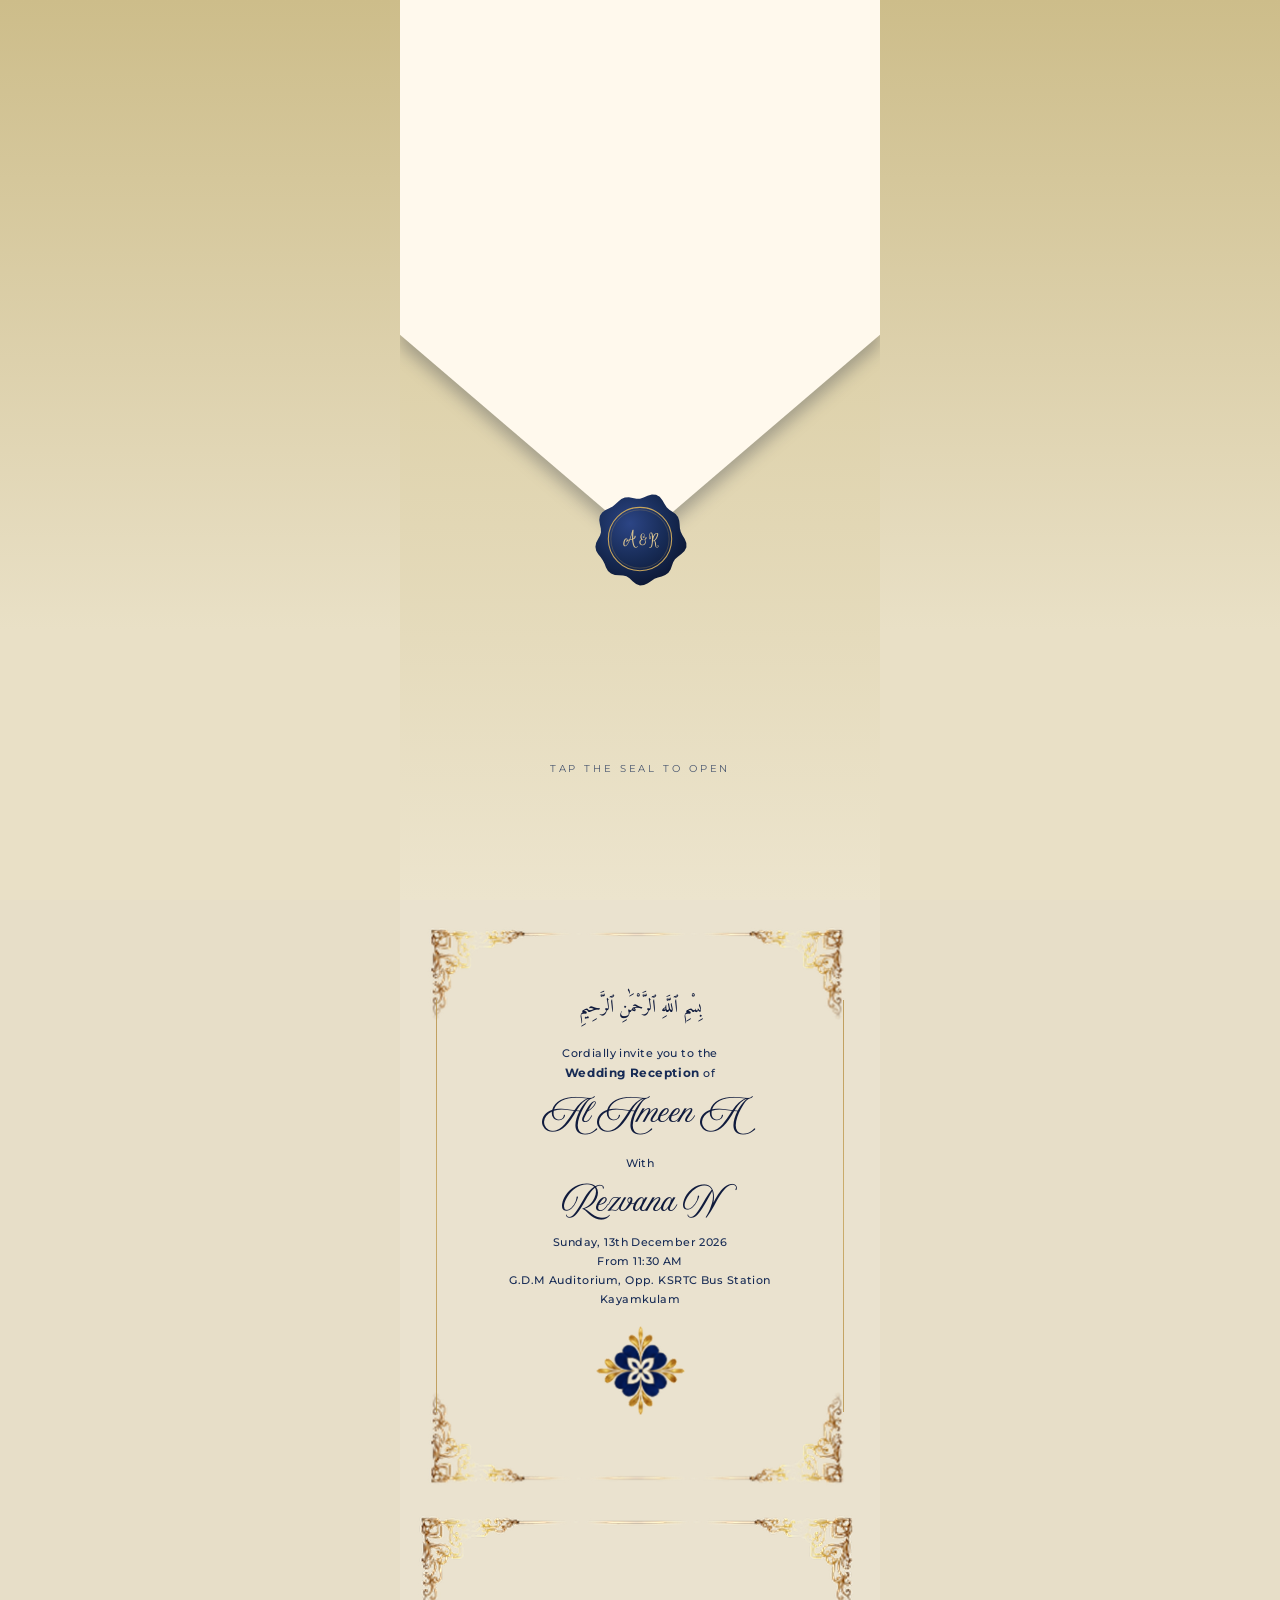
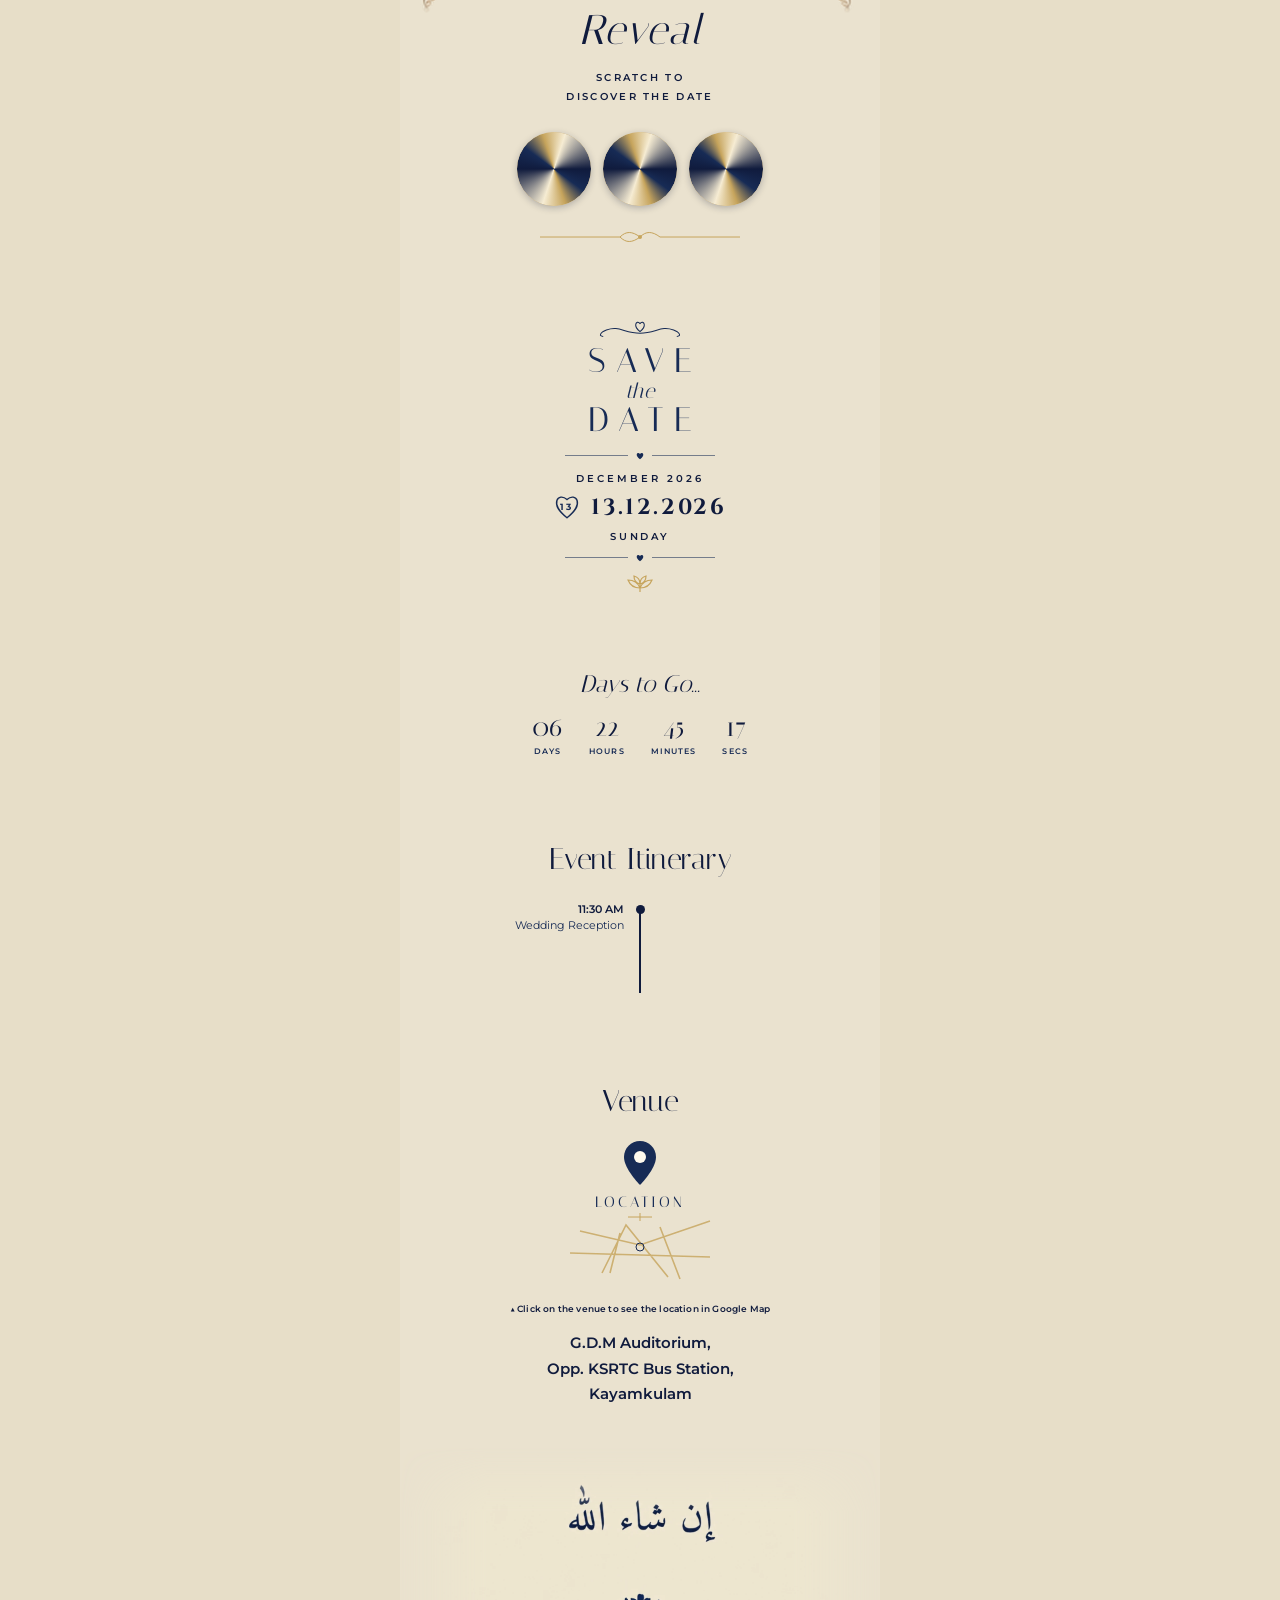
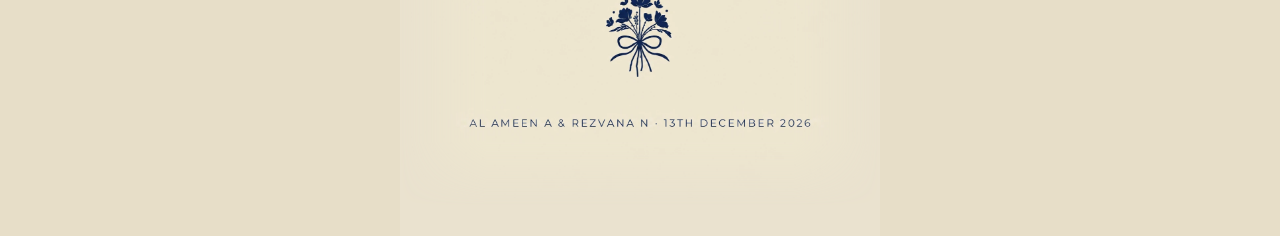
==== index.html @ 1d18a4c4 "hgds" ====
<!DOCTYPE html>
<html lang="en">
<head>
<meta charset="utf-8">
<meta name="viewport" content="width=device-width, initial-scale=1, viewport-fit=cover">
<title>Al Ameen A &amp; Rezvana N · Wedding Reception</title>

<!-- Open Graph / Facebook / WhatsApp -->
<meta property="og:type" content="website">
<meta property="og:url" content="https://al-ameen-rezvana.vercel.app/">
<meta property="og:title" content="Al Ameen A &amp; Rezvana N · Wedding Reception">
<meta property="og:description" content="Join us as we celebrate the Wedding Reception of Al Ameen A and Rezvana N on 13th December 2026 at G.D.M Auditorium, Kayamkulam.">
<meta property="og:image" content="https://al-ameen-rezvana.vercel.app/assets/og.jpg">
<meta property="og:image:width" content="1200">
<meta property="og:image:height" content="630">

<!-- Twitter -->
<meta property="twitter:card" content="summary_large_image">
<meta property="twitter:url" content="https://al-ameen-rezvana.vercel.app/">
<meta property="twitter:title" content="Al Ameen A &amp; Rezvana N · Wedding Reception">
<meta property="twitter:description" content="Join us as we celebrate the Wedding Reception of Al Ameen A and Rezvana N on 13th December 2026 at G.D.M Auditorium, Kayamkulam.">
<meta property="twitter:image" content="https://al-ameen-rezvana.vercel.app/assets/og.jpg">
<link rel="preconnect" href="https://fonts.googleapis.com">
<link rel="preconnect" href="https://fonts.gstatic.com" crossorigin>
<link href="https://fonts.googleapis.com/css2?family=Cinzel:wght@600;700&family=Italiana&family=Parisienne&family=Montserrat:wght@400;500;600;700&family=Amiri:wght@400;700&display=swap" rel="stylesheet">
<link rel="stylesheet" href="style.css">
</head>
<body class="lock">

<!-- BACKGROUND AUDIO -->
<audio id="bgAudio" autoplay loop>
  <source src="assets/invitation.mp3" type="audio/mp3">
  Your browser does not support the audio element.
</audio>

<!-- ENVELOPE -->
<div id="env"><div class="in">
  <div class="flapwrap"><div class="flap"></div></div>
  <button class="seal" id="seal" aria-label="Open the invitation">
    <svg viewBox="0 0 120 120"><defs><radialGradient id="wx" cx="38%" cy="32%" r="75%"><stop offset="0" stop-color="#2C4585"/><stop offset=".55" stop-color="#172B55"/><stop offset="1" stop-color="#0B1530"/></radialGradient></defs>
    <path id="wp" fill="url(#wx)" d=""/><circle cx="60" cy="60" r="38" fill="none" stroke="#C6A45C" stroke-width="1.3"/><circle cx="60" cy="60" r="35" fill="none" stroke="#C6A45C" stroke-opacity=".5" stroke-width=".6"/>
    <text x="60" y="68" text-anchor="middle" font-family="Angelina, serif" font-size="15" fill="#DCC58F" dominant-baseline="middle"><tspan>A</tspan><tspan dx="3">&amp;</tspan><tspan dx="3" font-size="13">R</tspan></text></svg>
  </button>
  <div class="hint">TAP THE SEAL TO OPEN</div>
</div></div>

<main class="page" id="pg">

<!-- 1 COVER -->
<section class="cover" aria-label="Invitation">
  <!-- <div class="cover-verse" style="top:19%">
    <div class="cv-ar">وَخَلَقْنَاكُمْ أَزْوَاجًا</div>
    <div class="cv-en">“And We created you in pairs”</div>
  </div> -->
  <!-- <div class="cover-invite" style="top:25.5%">TOGETHER WITH THEIR FAMILIES</div> -->
  <div class="names" style="top:31.5%">Al Ameen A</div>
  <div class="heart" style="top:36.5%"><i></i><svg viewBox="0 0 24 22"><path d="M12 20.5C-5 8 4-2 12 5c8-7 17 3 0 15.5z" fill="none" stroke="currentColor" stroke-width="1.8"/></svg><i></i></div>
  <div class="names" style="top:44.5%">Rezvana N</div>
  <div class="cover-floral" style="top:51.5%">
    <svg viewBox="0 0 260 40" class="floral-svg" aria-hidden="true">
      <defs>
        <linearGradient id="flr-line-l" x1="0%" y1="0%" x2="100%" y2="0%">
          <stop offset="0%" stop-color="#C6A45C" stop-opacity="0"/>
          <stop offset="50%" stop-color="#C6A45C" stop-opacity="0.8"/>
          <stop offset="100%" stop-color="#B8924A"/>
        </linearGradient>
        <linearGradient id="flr-line-r" x1="0%" y1="0%" x2="100%" y2="0%">
          <stop offset="0%" stop-color="#B8924A"/>
          <stop offset="50%" stop-color="#C6A45C" stop-opacity="0.8"/>
          <stop offset="100%" stop-color="#C6A45C" stop-opacity="0"/>
        </linearGradient>
        <linearGradient id="flr-gold" x1="0%" y1="0%" x2="100%" y2="100%">
          <stop offset="0%" stop-color="#DFC896"/>
          <stop offset="45%" stop-color="#C6A45C"/>
          <stop offset="100%" stop-color="#9C7F3E"/>
        </linearGradient>
      </defs>
      <line x1="15" y1="20" x2="96" y2="20" stroke="url(#flr-line-l)" stroke-width="0.9" stroke-linecap="round"/>
      <line x1="164" y1="20" x2="245" y2="20" stroke="url(#flr-line-r)" stroke-width="0.9" stroke-linecap="round"/>
      <path d="M 96 20 C 101 20, 104 18, 106 15 C 107 13.5, 106 12, 103.5 13" fill="none" stroke="#C6A45C" stroke-width="0.9" stroke-linecap="round"/>
      <circle cx="100" cy="24" r="1.4" fill="#C6A45C"/>
      <path d="M 164 20 C 159 20, 156 18, 154 15 C 153 13.5, 154 12, 156.5 13" fill="none" stroke="#C6A45C" stroke-width="0.9" stroke-linecap="round"/>
      <circle cx="160" cy="24" r="1.4" fill="#C6A45C"/>
      <path d="M 130 5 C 132.5 11, 133 18, 130 26 C 127 18, 127.5 11, 130 5 Z" fill="url(#flr-gold)"/>
      <line x1="130" y1="6" x2="130" y2="25" stroke="#9C7F3E" stroke-width="0.4" opacity="0.6"/>
      <path d="M 112 14.5 C 117 14, 124 17.5, 130 26 C 123.5 24, 116.5 21, 112 14.5 Z" fill="url(#flr-gold)"/>
      <path d="M 113 15 Q 121.5 20 130 26" fill="none" stroke="#9C7F3E" stroke-width="0.4" opacity="0.6"/>
      <path d="M 148 14.5 C 143 14, 136 17.5, 130 26 C 136.5 24, 143.5 21, 148 14.5 Z" fill="url(#flr-gold)"/>
      <path d="M 147 15 Q 138.5 20 130 26" fill="none" stroke="#9C7F3E" stroke-width="0.4" opacity="0.6"/>
      <path d="M 130 28.5 L 131.6 31 L 130 33.5 L 128.4 31 Z" fill="url(#flr-gold)"/>
    </svg>
  </div>
  <div class="cover-event" style="top:58.5%">
    <div class="ce-title">Wedding Reception</div>
    <div class="ce-date">13 Dec '26</div>
  </div>
  <div class="cover-venue" style="top:66.8%">G.D.M AUDITORIUM<br>KAYAMKULAM</div>
  <div class="scroll" style="top:77%"><div class="mouse"></div>SCROLL</div>
</section>

<!-- 2 FAMILY -->
<section style="padding:30px 0 10px">
<div class="fam rv">
  <svg width="0" height="0" style="position:absolute"><defs><linearGradient id="gg" x1="0" y1="0" x2="1" y2="1"><stop offset="0" stop-color="#DCC58F"/><stop offset=".5" stop-color="#C6A45C"/><stop offset="1" stop-color="#9C7F3E"/></linearGradient>
  <symbol id="corner" viewBox="0 0 74 74"><g fill="none" stroke="url(#gg)" stroke-width="1.3" stroke-linecap="round"><path d="M4 4H70M4 4V70M9 9H48M9 9V48"/><path d="M12 12c14 0 22 6 22 18-9-2-14 2-14 10-8-2-12 4-12 14"/><path d="M12 12c0 14 6 22 18 22-2-9 2-14 10-14-2-8 4-12 14-12"/><path d="M22 22c6 0 8 4 6 8M30 14c4 2 6 6 4 10M14 30c2 4 6 6 10 4"/></g><circle cx="12" cy="12" r="3" fill="url(#gg)"/></symbol></defs></svg>
  <img class="orn-t" src="assets/ornament-top.png" alt="" aria-hidden="true"><img class="orn-b" src="assets/ornament-top.png" alt="" aria-hidden="true"><i class="sl l"></i><i class="sl r"></i>
  <div class="ar">بِسْمِ ٱللَّهِ ٱلرَّحْمَٰنِ ٱلرَّحِيمِ</div>
  <div class="sp"></div>
  <div class="cap">Cordially invite you to the<br><span class="hl">Wedding Reception</span> of</div>
  <span class="nm">Al Ameen A</span>
  <div class="cap with">With</div>
  <span class="nm">Rezvana N</span>
  <div class="cap">Sunday, 13th December 2026<br>From 11:30 AM<br>G.D.M Auditorium, Opp. KSRTC Bus Station<br>Kayamkulam</div>
  <img class="med" src="assets/flower.png" alt="" aria-hidden="true">
</div>
</section>

<!-- 3 REVEAL -->
<section class="rev">
  <img class="otop" src="assets/ornament-top.png" alt="" aria-hidden="true">
  <div class="script rv">Reveal</div>
  <div class="cap rv d1">Scratch to<br>discover the date</div>
  <div class="discs rv d2" id="discs">
    <div class="disc" tabindex="0" role="button" aria-label="Scratch to reveal the day"><b>13th</b><canvas></canvas></div>
    <div class="disc" tabindex="0" role="button" aria-label="Scratch to reveal the month"><b>December</b><canvas></canvas></div>
    <div class="disc" tabindex="0" role="button" aria-label="Scratch to reveal the year"><b>2026</b><canvas></canvas></div>
  </div>
  <svg class="orn" viewBox="0 0 200 14"><g fill="none" stroke="#C6A45C" stroke-width="1"><path d="M0 7H80M120 7H200"/><path d="M80 7c6-6 12-6 20 0-8 6-14 6-20 0zM100 7c6-6 12-6 20 0"/></g><circle cx="100" cy="7" r="2" fill="#C6A45C"/></svg>
</section>

<!-- 4 SAVE THE DATE -->
<section class="std">
  <svg class="h rv" viewBox="0 0 120 40"><g fill="none" stroke="#172B55" stroke-width="1.3"><path d="M60 22c-9-7-5-15 0-10 5-5 9 3 0 10z"/><path d="M60 24C40 24 34 14 18 20c-8 3-10 8-4 8M60 24c20 0 26-10 42-4 8 3 10 8 4 8"/></g></svg>
  <div class="big rv d1">SAVE</div><div class="the rv d1">the</div><div class="big rv d1">DATE</div>
  <div class="ln rv d2"><svg width="8" height="8" viewBox="0 0 24 22"><path d="M12 21C-6 8 5-3 12 5c7-8 18 3 0 16z" fill="#172B55"/></svg></div>
  <div class="mo rv d2">DECEMBER 2026</div>
  <div class="dt rv d3"><svg viewBox="0 0 26 24"><path d="M13 22C-4 9 5-2 13 5c8-7 17 4 0 17z" fill="none" stroke="#172B55" stroke-width="1.3"/><text x="13" y="14.5" text-anchor="middle" font-size="8.5" font-family="Montserrat,sans-serif" font-weight="700" fill="#172B55">13</text></svg>13.12.2026</div>
  <div class="mo rv d3">SUNDAY</div>
  <div class="ln rv d4"><svg width="8" height="8" viewBox="0 0 24 22"><path d="M12 21C-6 8 5-3 12 5c7-8 18 3 0 16z" fill="#172B55"/></svg></div>
  <svg class="rv d4" width="60" height="20" viewBox="0 0 60 20" fill="none" stroke="#C6A45C" stroke-width="1.2"><path d="M30 18V8M30 14c-6 0-10-3-12-8 6 0 10 3 12 8zM30 14c6 0 10-3 12-8-6 0-10 3-12 8zM30 10c-4-1-6-4-6-8 4 1 6 4 6 8zM30 10c4-1 6-4 6-8-4 1-6 4-6 8z"/></svg>
</section>

<!-- 5 COUNTDOWN -->
<section class="cd">
  <h2 class="rv">Days to Go...</h2>
  <div class="cdr rv d1"><div><span id="cd">00</span><small>DAYS</small></div><div><span id="ch">00</span><small>HOURS</small></div><div><span id="cm">00</span><small>MINUTES</small></div><div><span id="cs">00</span><small>SECS</small></div></div>
</section>

<!-- 6 ITINERARY -->
<section class="it">
  <h2 class="rv">Event Itinerary</h2>
  <div class="tl2 rv d1"><span class="dot"></span><div class="t"><b>11:30 AM</b><span>Wedding Reception</span></div></div>
</section>

<!-- 7 VENUE -->
<section class="ven">
  <h2 class="rv">Venue</h2>
  <a class="loc rv d1" href="https://share.google/RQ0VmLFPa8TZISsYa" target="_blank" rel="noopener" aria-label="Open G.D.M Auditorium, Kayamkulam in Google Maps">
    <svg viewBox="0 0 180 150"><path d="M90 6c-9 0-16 7-16 16 0 12 16 28 16 28s16-16 16-28c0-9-7-16-16-16z" fill="#172B55"/><circle cx="90" cy="22" r="6" fill="#FFF9ED"/>
    <text x="90" y="72" text-anchor="middle" font-family="Italiana,serif" font-size="15" letter-spacing="3" fill="#172B55">LOCATION</text>
    <path d="M78 82h24M90 78v8" stroke="#C6A45C" stroke-width="1"/>
    <g stroke="#C6A45C" stroke-opacity=".8" stroke-width="1.6" fill="none"><path d="M30 96l60 14 70-24M52 138l24-48 42 52M20 118l140 4M110 92l20 52M70 98l-10 40"/></g><circle cx="90" cy="112" r="4" fill="none" stroke="#172B55"/></svg>
  </a>
  <div class="vn rv d2"><a href="https://share.google/RQ0VmLFPa8TZISsYa" target="_blank" rel="noopener">▲ Click on the venue to see the location in Google Map</a><p>G.D.M Auditorium,<br>Opp. KSRTC Bus Station,<br>Kayamkulam</p></div>
</section>

<!-- 8 CLOSING -->
<section class="fin">
  <img class="rv" alt="In shaa Allah — Al Ameen A &amp; Rezvana N · 13th December 2026" src="assets/footer.webp">
</section>

</main>

<script src="script.js"></script>
</body>
</html>
---- style.css ----
:root {
    --navy: #101B3D;
    --royal: #172B55;
    --mid: #0B1530;
    --gold: #C6A45C;
    --champ: #DCC58F;
    --ivory: #FFF9ED;
    --paper: #EAE2CF;
    --backdrop: #E7DEC8;
    box-sizing: border-box;
    padding-top: env(safe-area-inset-top, 0px);
    padding-bottom: env(safe-area-inset-bottom, 0px)
}

@media (prefers-color-scheme:dark) {
    :root:not([data-theme="light"]) {
        --backdrop: #0B1530
    }
}

:root[data-theme="dark"] {
    --backdrop: #0B1530
}

html {
    scroll-padding-top: env(safe-area-inset-top, 0px);
    scroll-behavior: smooth
}

* {
    box-sizing: border-box;
    margin: 0
}

body {
    background: var(--backdrop);
    font-family: Montserrat, sans-serif;
    color: var(--navy);
    overflow-x: hidden
}

body.lock {
    overflow: hidden;
    height: 100%
}

.page {
    max-width: 480px;
    margin: 0 auto;
    background: var(--paper);
    position: relative;
    overflow: hidden
}

.cap {
    font-size: .62rem;
    letter-spacing: .2em;
    text-transform: uppercase;
    line-height: 2;
    font-weight: 500
}

h2 {
    font-family: Italiana, serif;
    font-weight: 400;
    font-size: 1.9rem;
    color: var(--navy);
    text-align: center
}

.rv {
    opacity: 0;
    transform: translateY(28px);
    transition: opacity 1s ease, transform 1s ease
}

.rv.in {
    opacity: 1;
    transform: none
}

.d1 {
    transition-delay: .15s
}

.d2 {
    transition-delay: .3s
}

.d3 {
    transition-delay: .45s
}

.d4 {
    transition-delay: .6s
}

/* ENVELOPE */
#env {
    position: fixed;
    inset: 0;
    z-index: 50;
    background: linear-gradient(#cdbd8a, #e9e0c6 70%);
    display: flex;
    justify-content: center;
    transition: transform 1.2s cubic-bezier(.7, 0, .3, 1) .9s, opacity .8s ease 1.3s
}

#env.open {
    transform: translateY(105%);
    opacity: 0;
    pointer-events: none
}

#env .in {
    position: relative;
    width: 100%;
    max-width: 480px;
    height: 100%;
    overflow: hidden;
    background: linear-gradient(#d4c593, #ece4cd)
}

.flap {
    position: absolute;
    left: 0;
    right: 0;
    top: 0;
    height: 60%;
    background: var(--ivory);
    clip-path: polygon(0 0, 100% 0, 100% 62%, 50% 100%, 0 62%);
    filter: drop-shadow(0 8px 10px rgba(11, 21, 48, .25));
    transform-origin: top;
    transition: transform 1s ease
}

.flapwrap {
    position: absolute;
    inset: 0;
    filter: drop-shadow(0 10px 8px rgba(11, 21, 48, .28))
}

#env.open .flap {
    transform: rotateX(180deg)
}

.seal {
    position: absolute;
    left: 50%;
    top: 60%;
    width: 112px;
    height: 112px;
    margin: -56px 0 0 -56px;
    cursor: pointer;
    border: 0;
    background: none;
    z-index: 3;
    animation: pulse 2.2s ease-in-out infinite;
    transition: opacity .5s, transform .6s
}

#env.open .seal {
    opacity: 0;
    transform: scale(.7);
    animation: none
}

@keyframes pulse {
    50% {
        transform: scale(1.07)
    }
}

.hint {
    position: absolute;
    bottom: 14%;
    left: 0;
    right: 0;
    text-align: center;
    color: var(--royal);
    opacity: .75;
    font-size: .6rem;
    letter-spacing: .3em
}

/* COVER */
.cover {
    position: relative;
    width: 100%;
    aspect-ratio: 852/1574;
    container-type: inline-size;
    background: var(--paper) url(assets/cover.png) center/100% 100% no-repeat;
    text-align: center;
    color: var(--navy)
}

.cover>* {
    position: absolute;
    left: 0;
    right: 0;
    transform: translateY(calc(-50% + 16px));
    opacity: 0;
    transition: opacity 1.1s ease, transform 1.1s ease
}

.show .cover>* {
    opacity: 1;
    transform: translateY(-50%)
}

.cover .cap {
    color: var(--navy);
    font-size: 2.4cqw;
    letter-spacing: .27em;
    line-height: 1.55;
    font-weight: 400;
    text-indent: .27em
}

.names {
    font-family: 'Amoresa', 'Parisienne', Italiana, serif;
    font-size: 8.6cqw;
    font-weight: 400;
    letter-spacing: 0;
    color: var(--navy);
    line-height: 1;
    white-space: nowrap
}

.cover-floral {
    display: flex;
    justify-content: center;
    align-items: center;
    pointer-events: none
}

.floral-svg {
    width: 46cqw;
    max-width: 210px;
    height: auto
}

.cover-verse {
    display: flex;
    flex-direction: column;
    align-items: center;
    gap: .3cqw;
    text-align: center
}

.cv-ar {
    font-family: Amiri, serif;
    font-size: 3.8cqw;
    color: var(--navy);
    letter-spacing: .06em;
    line-height: 1.3
}

.cv-en {
    font-family: Italiana, serif;
    font-style: italic;
    font-size: 2.1cqw;
    letter-spacing: .18em;
    text-indent: .18em;
    color: #9C7F3E;
    line-height: 1.3
}

.cover-invite {
    font-size: 2.1cqw;
    letter-spacing: .32em;
    text-indent: .32em;
    text-transform: uppercase;
    color: var(--navy);
    font-weight: 500;
    opacity: .85
}

.cover-event {
    display: flex;
    flex-direction: column;
    align-items: center;
    gap: 1.1cqw
}

.ce-title {
    font-family: 'Cinzel', Montserrat, serif;
    font-size: 4.7cqw;
    font-weight: 700;
    letter-spacing: .2em;
    text-indent: .2em;
    text-transform: uppercase;
    color: var(--navy);
    line-height: 1.15
}

.ce-date {
    font-family: Montserrat, sans-serif;
    font-size: 4cqw;
    font-weight: 600;
    letter-spacing: .12em;
    text-indent: .12em;
    text-transform: uppercase;
    color: var(--navy);
    line-height: 1.4
}

.cover-venue {
    font-size: 3.4cqw;
    letter-spacing: .28em;
    text-indent: .28em;
    text-transform: uppercase;
    color: var(--royal);
    font-weight: 600;
    opacity: .9;
    line-height: 1.7;
}

.heart {
    display: flex;
    align-items: center;
    gap: 1.2cqw;
    justify-content: center;
    color: var(--navy)
}

.heart i {
    width: 2.4cqw;
    height: 2px;
    background: var(--navy)
}

.heart svg {
    width: 6cqw;
    height: auto
}

.scroll {
    display: flex;
    flex-direction: column;
    align-items: center;
    gap: 1.2cqw;
    font-size: 2.2cqw;
    letter-spacing: .3em;
    font-weight: 600;
    color: var(--navy);
    text-indent: .3em
}

.mouse {
    width: 6.2cqw;
    height: 10.4cqw;
    border: 2px solid var(--navy);
    border-radius: 4cqw;
    position: relative
}

.mouse:after {
    content: "";
    position: absolute;
    left: 50%;
    top: 38%;
    width: 1.2cqw;
    height: 1.2cqw;
    margin-left: -.6cqw;
    background: #8b8f9c;
    border-radius: 50%;
    animation: wheel 1.8s ease-in-out infinite
}

@keyframes wheel {

    0%,
    100% {
        transform: translateY(-1.2cqw)
    }

    50% {
        transform: translateY(1.6cqw)
    }
}

.show .cover>:nth-child(1) {
    transition-delay: .3s
}

.show .cover>:nth-child(2) {
    transition-delay: .55s
}

.show .cover>:nth-child(3) {
    transition-delay: .8s
}

.show .cover>:nth-child(4) {
    transition-delay: 1.05s
}

.show .cover>:nth-child(5) {
    transition-delay: 1.3s
}

.show .cover>:nth-child(6) {
    transition-delay: 1.55s
}

.show .cover>:nth-child(7) {
    transition-delay: 1.8s
}

.show .cover>:nth-child(8) {
    transition-delay: 2.0s
}

.show .cover>:nth-child(9) {
    transition-delay: 2.2s
}

/* ANGELINA */
@font-face {
    font-family: 'Angelina';
    src: url('assets/angelina.regular.ttf') format('truetype');
    font-display: swap
}

/* AMORESA */
@font-face {
    font-family: 'Amoresa';
    src: url('assets/Amoresa%20Regular.otf') format('opentype');
    font-display: swap
}

/* FAMILY PAGE */
@font-face {
    font-family: 'Gimna';
    src: local('Gimna'), local('Gimna Regular'), url('assets/Gimna.ttf') format('truetype'), url('assets/gimna.ttf') format('truetype'), url('assets/Gimna.woff2') format('woff2'), url('assets/Gimna.otf') format('opentype');
    font-display: swap
}

.fam {
    position: relative;
    container-type: inline-size;
    margin: 0 14px;
    padding: 76px 34px 76px;
    text-align: center;
    background: var(--paper)
}

.fam .orn-t,
.fam .orn-b {
    position: absolute;
    left: 10px;
    right: 10px;
    width: calc(100% - 20px);
    height: auto;
    pointer-events: none;
    user-select: none
}

.fam .orn-t {
    top: 10px
}

.fam .orn-b {
    bottom: 10px;
    transform: scaleY(-1)
}

.fam .sl {
    position: absolute;
    top: calc(10px + (100cqw - 20px)*.2184 - 6px);
    bottom: calc(10px + (100cqw - 20px)*.2184 - 6px);
    width: 1px;
    background: linear-gradient(#B8924A, #C6A45C 50%, #B8924A);
    opacity: .85
}

.fam .sl.l {
    left: calc(10px + (100cqw - 20px)*.032)
}

.fam .sl.r {
    right: calc(10px + (100cqw - 20px)*.032)
}

.fam>:not(img):not(.sl) {
    position: relative
}

.ar {
    font-family: Amiri, serif;
    font-size: 1.15rem;
    color: var(--navy);
    line-height: 1.6
}

.fam .cap {
    color: var(--royal);
    font-size: .68rem;
    margin: 10px 0;
    line-height: 1.75;
    letter-spacing: .04em;
    text-transform: none;
}

.fam .cap.with {
    margin: 22px 0 4px;
}

.fam .hl {
    font-weight: 700;
    color: inherit;
    letter-spacing: .05em;
    font-size: .74rem;
    display: inline-block;
}

.fam .nm {
    font-family: 'Amoresa', 'Parisienne', Italiana, serif;
    font-weight: 400;
    font-size: 1.7rem;
    letter-spacing: 0;
    color: var(--navy);
    margin-top: 18px;
    margin-bottom: 12px;
    display: block;
    line-height: 1.1
}

.fam .sp {
    height: 12px
}

.gp {
    margin-top: 4px;
    font-size: .6rem;
    line-height: 1.65;
    letter-spacing: .04em;
    text-transform: none;
    color: var(--royal);
    opacity: .95
}

.gp b {
    font-weight: 600;
    color: var(--navy)
}

.gp span {
    color: var(--royal)
}

.med {
    display: block;
    width: 96px;
    height: auto;
    margin: 14px auto 0
}

.reg {
    margin-top: 26px;
    text-align: center
}

.reg-t {
    font-size: .5rem;
    letter-spacing: .16em;
    text-transform: uppercase;
    color: var(--royal);
    font-weight: 500;
    line-height: 1.4
}

.reg-n {
    font-family: 'Parisienne', Italiana, serif;
    font-size: 1.7rem;
    font-weight: 400;
    letter-spacing: 0;
    color: var(--navy);
    margin-top: 2px;
    line-height: 1.1
}

/* REVEAL / SAVE */
.rev {
    position: relative;
    padding: 100px 24px 34px;
    text-align: center
}

.rev .otop {
    position: absolute;
    top: 10px;
    left: 14px;
    width: calc(100% - 28px);
    height: auto;
    pointer-events: none;
    user-select: none
}

.script {
    font-family: Italiana, serif;
    font-style: italic;
    font-size: 2.6rem;
    color: var(--navy);
    transform: skewX(-8deg);
    display: inline-block;
    letter-spacing: .02em
}

.rev .cap {
    font-weight: 600;
    color: var(--navy);
    margin-top: 14px;
    font-size: .6rem;
    letter-spacing: .24em
}

.discs {
    display: flex;
    gap: 12px;
    justify-content: center;
    margin: 26px 0 6px
}

.disc {
    position: relative;
    width: 74px;
    height: 74px;
    border-radius: 50%;
    cursor: pointer;
    touch-action: none;
    outline: none
}

.disc b {
    position: absolute;
    inset: 0;
    display: flex;
    align-items: center;
    justify-content: center;
    border-radius: 50%;
    background: #F4EAD6;
    border: 1px solid rgba(198, 164, 92, .6);
    font: 500 .74rem Montserrat, sans-serif;
    color: var(--navy)
}

.disc canvas {
    position: absolute;
    inset: 0;
    width: 100%;
    height: 100%;
    border-radius: 50%;
    box-shadow: 0 2px 7px rgba(11, 21, 48, .25);
    transition: opacity .7s
}

.disc.done canvas {
    opacity: 0;
    pointer-events: none
}

.disc:focus-visible {
    box-shadow: 0 0 0 2px var(--gold)
}

.hrt {
    position: fixed;
    z-index: 60;
    pointer-events: none;
    font-size: 15px;
    line-height: 1;
    animation: fl 1.3s ease-out forwards
}

@keyframes fl {
    from {
        opacity: .95;
        transform: translate(-50%, -50%) scale(.6)
    }

    to {
        opacity: 0;
        transform: translate(calc(-50% + var(--dx)), -72px) scale(1.2)
    }
}

#conf {
    position: fixed;
    inset: 0;
    width: 100%;
    height: 100%;
    z-index: 70;
    pointer-events: none
}

.orn {
    width: 210px;
    height: 14px;
    margin: 24px auto 0;
    display: block
}

.std {
    padding: 36px 24px;
    text-align: center;
    color: var(--royal)
}

.std .h {
    width: 96px;
    margin: 0 auto -4px;
    display: block
}

.std .big {
    font-family: Italiana, serif;
    font-size: 2.1rem;
    letter-spacing: .3em;
    line-height: 1.15;
    text-indent: .3em;
    color: var(--royal)
}

.std .the {
    font-family: Italiana, serif;
    font-style: italic;
    font-size: 1.3rem;
    margin: -2px 0;
    color: var(--royal)
}

.ln {
    display: flex;
    align-items: center;
    justify-content: center;
    gap: 8px;
    margin: 12px auto;
    width: 150px
}

.ln:before,
.ln:after {
    content: "";
    flex: 1;
    height: 1px;
    background: var(--royal);
    opacity: .55
}

.std .mo {
    font-size: .62rem;
    font-weight: 600;
    letter-spacing: .3em;
    margin: 6px 0;
    color: var(--navy);
}

.dt {
    display: flex;
    align-items: center;
    justify-content: center;
    gap: 10px;
    font-family: 'Cinzel', Montserrat, serif;
    font-weight: 700;
    font-size: 1.38rem;
    letter-spacing: .12em;
    color: var(--navy);
    margin: 8px 0;
}

.dt svg {
    width: 28px;
    height: 26px;
}

/* COUNTDOWN */
.cd {
    padding: 36px 20px;
    text-align: center
}

.cd h2 {
    font-family: Italiana, serif;
    font-style: italic;
    font-size: 1.5rem;
    transform: skewX(-8deg)
}

.cdr {
    display: flex;
    gap: 26px;
    justify-content: center;
    margin-top: 16px
}

.cdr div {
    font-family: Italiana, serif;
    font-size: 1.7rem;
    line-height: 1;
    color: var(--navy)
}

.cdr small {
    display: block;
    font-family: Montserrat, sans-serif;
    font-size: .5rem;
    letter-spacing: .14em;
    font-weight: 600;
    margin-top: 6px;
    color: var(--royal)
}

/* ITINERARY */
.it {
    padding: 50px 24px
}

.tl2 {
    position: relative;
    width: 260px;
    margin: 26px auto 0;
    min-height: 90px
}

.tl2:before {
    content: "";
    position: absolute;
    left: 50%;
    top: 6px;
    bottom: 0;
    width: 2px;
    background: var(--navy);
    margin-left: -1px
}

.tl2 .dot {
    position: absolute;
    left: 50%;
    top: 2px;
    width: 9px;
    height: 9px;
    margin-left: -4.5px;
    background: var(--navy);
    border-radius: 50%
}

.tl2 .t {
    position: absolute;
    right: calc(50% + 16px);
    top: -2px;
    text-align: right;
    font-size: .68rem;
    line-height: 1.5
}

.tl2 .t b {
    display: block;
    font-weight: 600
}

.tl2 .t span {
    color: var(--royal)
}

/* VENUE */
.ven {
    padding: 40px 24px;
    text-align: center
}

.loc {
    display: block;
    margin: 16px auto 0;
    width: 180px;
    color: var(--navy);
    text-decoration: none
}

.vn {
    margin-top: 14px
}

.vn a {
    display: block;
    font-size: .55rem;
    font-weight: 600;
    color: var(--navy);
    text-decoration: none;
    letter-spacing: .02em
}

.vn p {
    font-size: .95rem;
    font-weight: 600;
    line-height: 1.7;
    margin-top: 16px;
    color: var(--navy)
}

/* RSVP */
.rs {
    padding: 34px 24px;
    text-align: center
}

.rs h2 {
    font-size: 1.4rem
}

.rs .q {
    font-size: .7rem;
    color: var(--royal);
    margin: 8px 0 16px
}

.btn {
    display: block;
    width: 100%;
    padding: 12px;
    margin-bottom: 10px;
    border-radius: 6px;
    border: 1.5px solid var(--navy);
    font: 500 .8rem Montserrat, sans-serif;
    cursor: pointer;
    transition: all .3s
}

.btn.y {
    background: var(--navy);
    color: var(--ivory)
}

.btn.n {
    background: transparent;
    color: var(--navy)
}

.btn:hover {
    background: var(--royal);
    color: var(--ivory)
}

.btn:focus-visible {
    outline: 2px solid var(--gold);
    outline-offset: 2px
}

#msg {
    font-size: .75rem;
    color: var(--royal);
    min-height: 1.4em;
    margin-top: 6px
}

/* FINAL */
.fin {
    padding: 0 0 calc(30px + env(safe-area-inset-bottom, 0px));
    text-align: center
}

.fin img {
    display: block;
    width: 100%;
    height: auto;
    -webkit-mask-image: linear-gradient(to right, transparent, #000 18%, #000 82%, transparent), linear-gradient(to bottom, transparent, #000 18%, #000 82%, transparent);
    -webkit-mask-composite: source-in;
    mask-image: linear-gradient(to right, transparent, #000 18%, #000 82%, transparent), linear-gradient(to bottom, transparent, #000 18%, #000 82%, transparent);
    mask-composite: intersect
}

@media (prefers-reduced-motion:reduce) {
    * {
        animation: none !important;
        transition-duration: .01s !important
    }
}
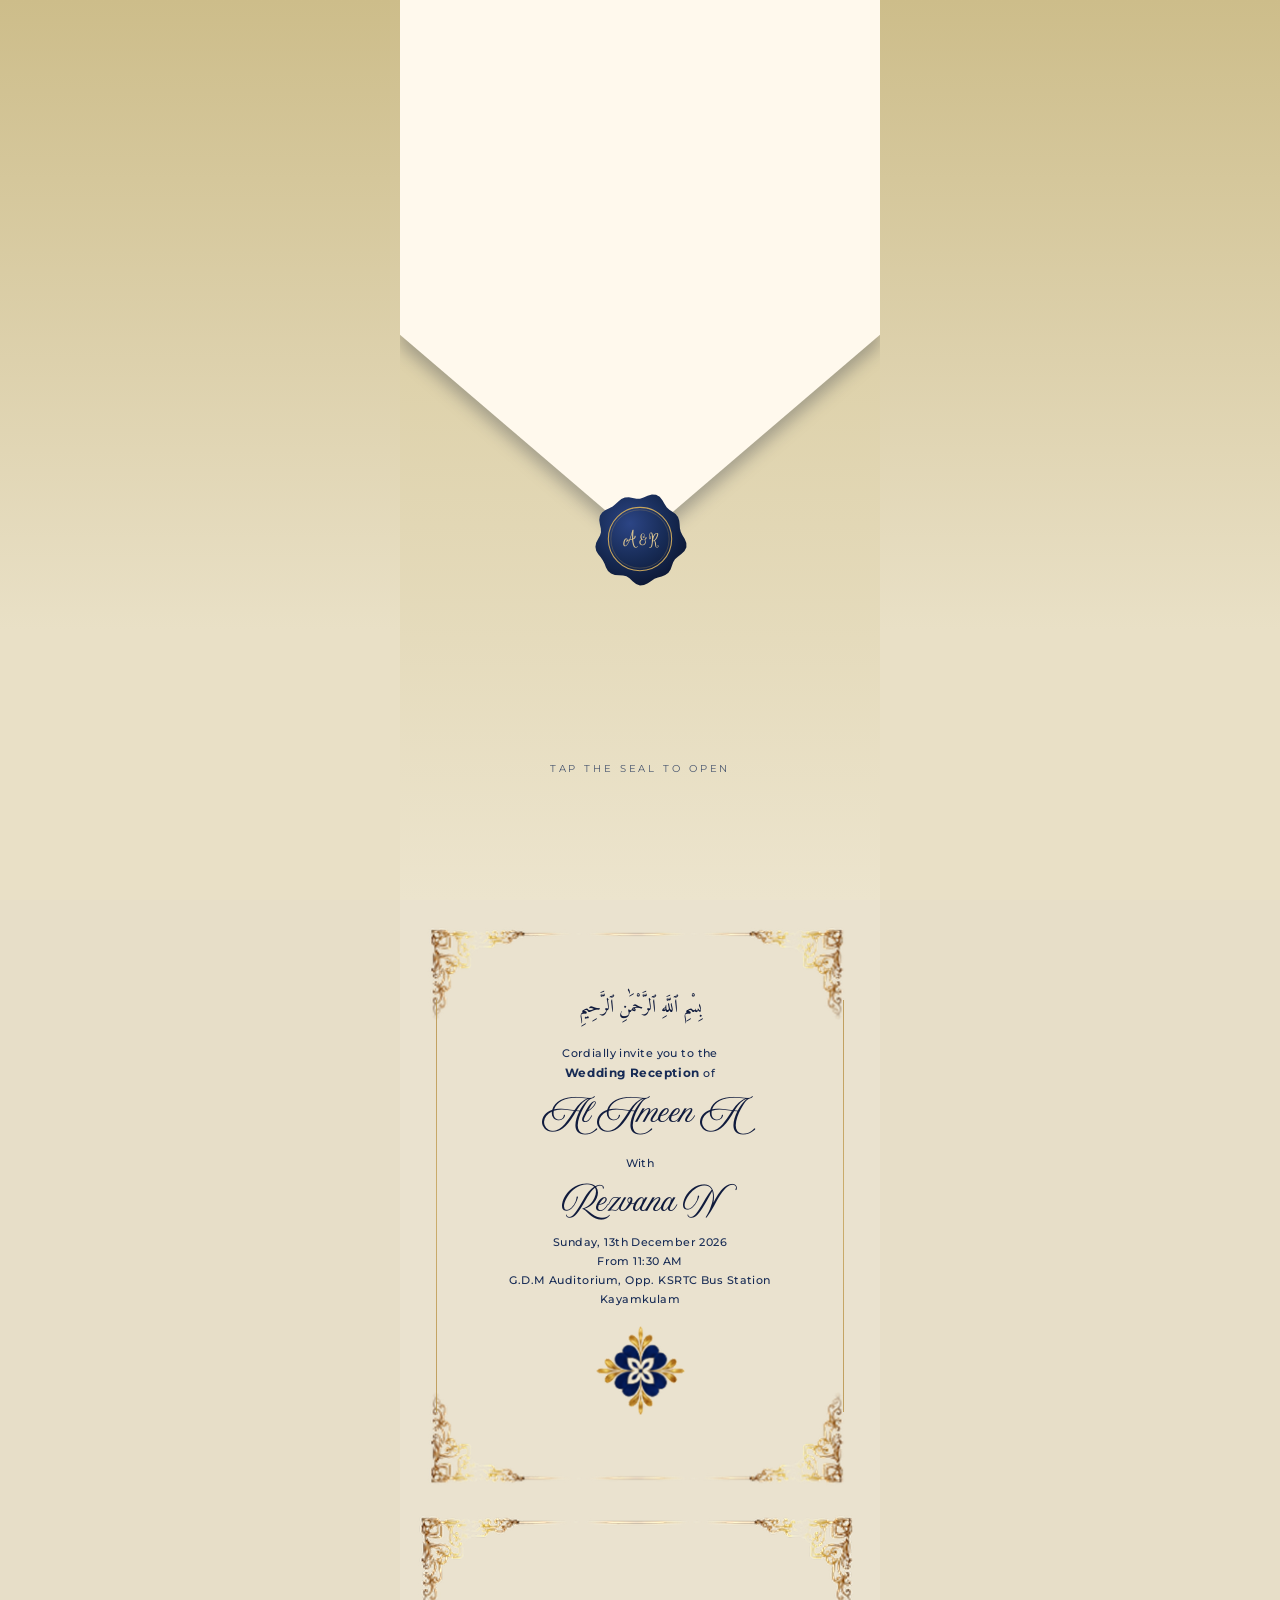
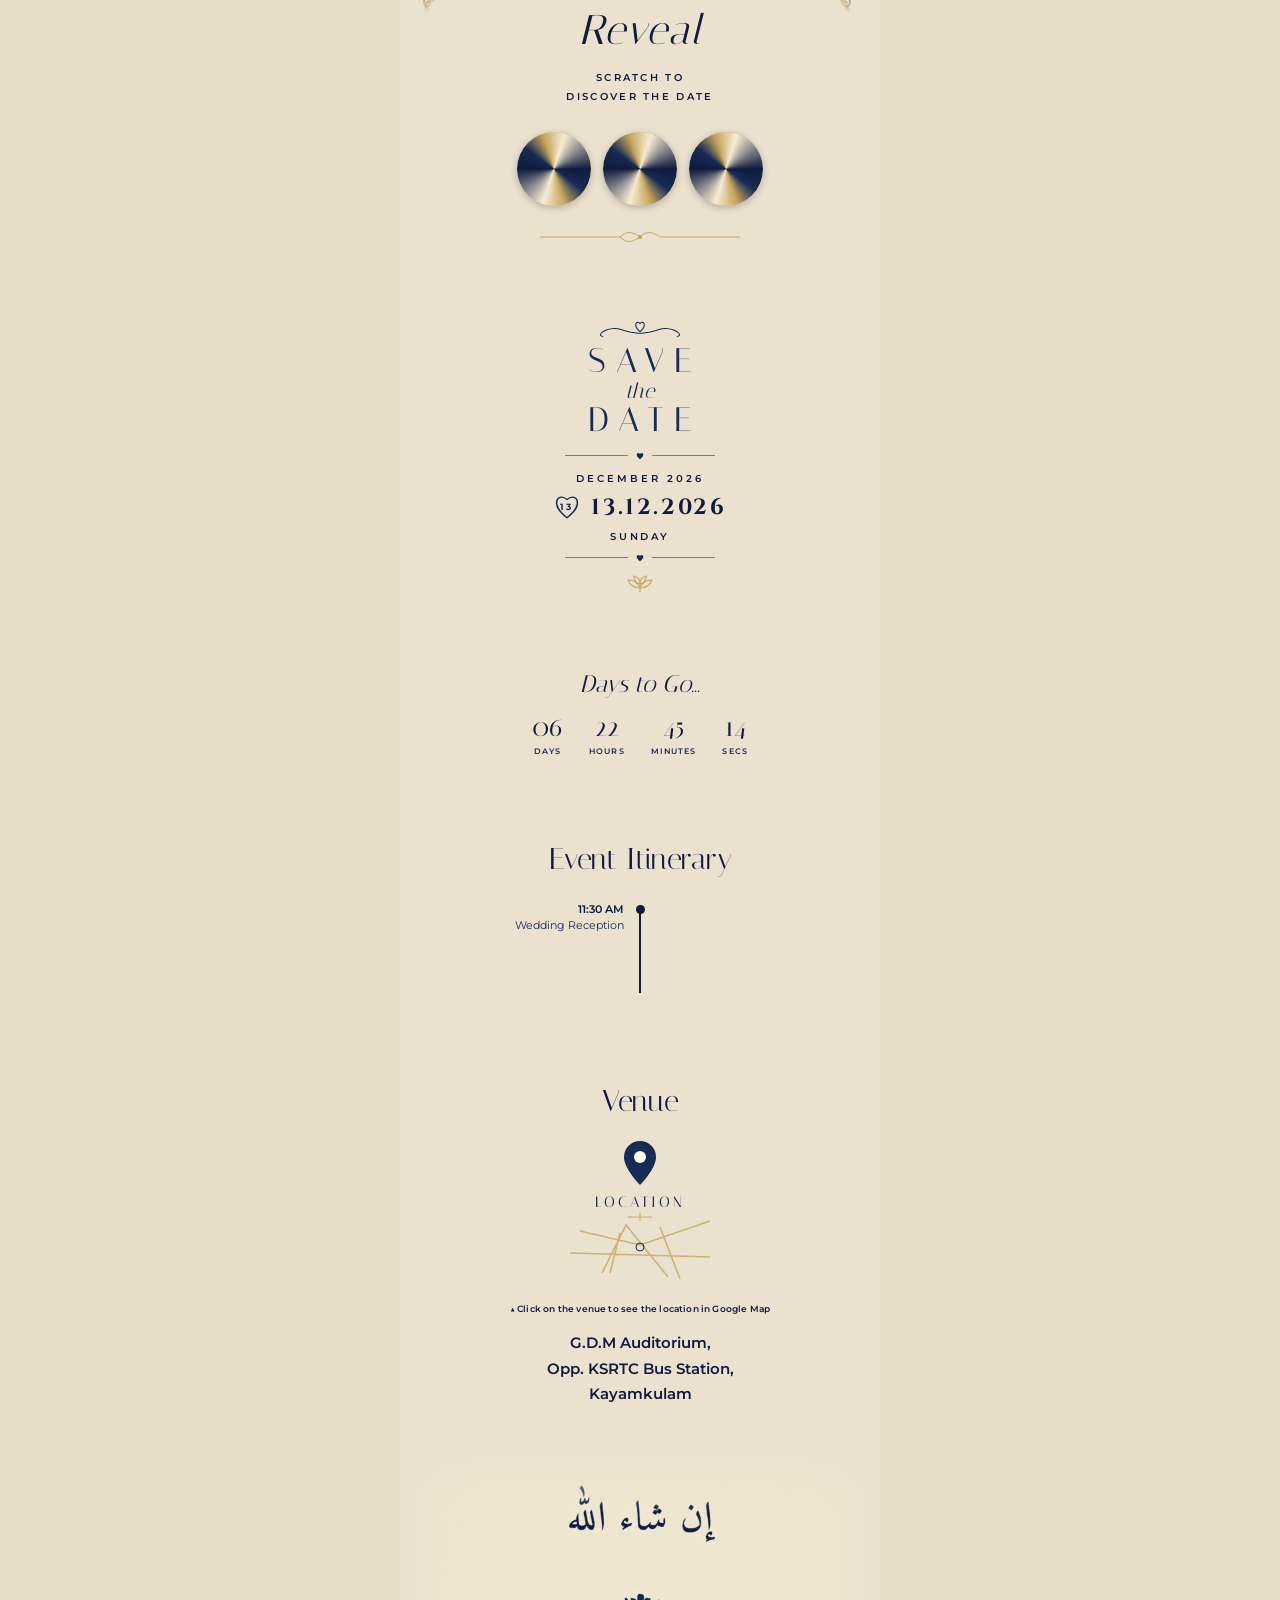
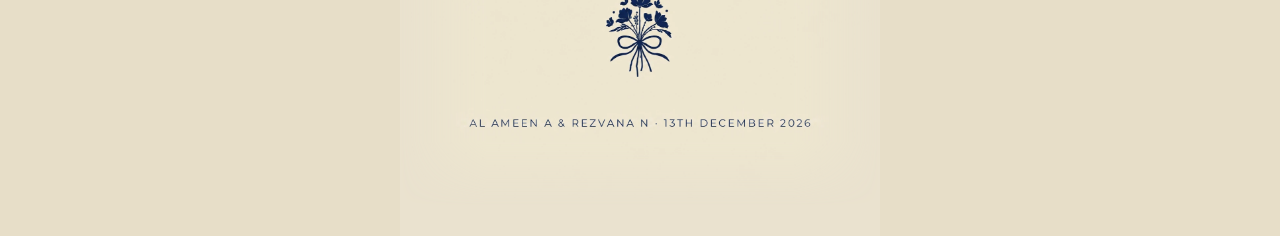
==== commit 4a673324: "Fix OG image for WhatsApp preview" ====
--- a/index.html
+++ b/index.html
@@ -8,18 +8,23 @@
 <!-- Open Graph / Facebook / WhatsApp -->
 <meta property="og:type" content="website">
 <meta property="og:url" content="https://al-ameen-rezvana.vercel.app/">
+<meta property="og:site_name" content="Al Ameen &amp; Rezvana Wedding">
 <meta property="og:title" content="Al Ameen A &amp; Rezvana N · Wedding Reception">
 <meta property="og:description" content="Join us as we celebrate the Wedding Reception of Al Ameen A and Rezvana N on 13th December 2026 at G.D.M Auditorium, Kayamkulam.">
-<meta property="og:image" content="https://al-ameen-rezvana.vercel.app/assets/og.jpg">
-<meta property="og:image:width" content="1200">
-<meta property="og:image:height" content="630">
+<meta property="og:image" content="https://al-ameen-rezvana.vercel.app/og.jpg">
+<meta property="og:image:secure_url" content="https://al-ameen-rezvana.vercel.app/og.jpg">
+<meta property="og:image:type" content="image/jpeg">
+<meta property="og:image:width" content="1732">
+<meta property="og:image:height" content="908">
+<meta property="og:image:alt" content="Al Ameen A &amp; Rezvana N Wedding Reception">
+<link rel="image_src" href="https://al-ameen-rezvana.vercel.app/og.jpg">
 
 <!-- Twitter -->
-<meta property="twitter:card" content="summary_large_image">
-<meta property="twitter:url" content="https://al-ameen-rezvana.vercel.app/">
-<meta property="twitter:title" content="Al Ameen A &amp; Rezvana N · Wedding Reception">
-<meta property="twitter:description" content="Join us as we celebrate the Wedding Reception of Al Ameen A and Rezvana N on 13th December 2026 at G.D.M Auditorium, Kayamkulam.">
-<meta property="twitter:image" content="https://al-ameen-rezvana.vercel.app/assets/og.jpg">
+<meta name="twitter:card" content="summary_large_image">
+<meta name="twitter:url" content="https://al-ameen-rezvana.vercel.app/">
+<meta name="twitter:title" content="Al Ameen A &amp; Rezvana N · Wedding Reception">
+<meta name="twitter:description" content="Join us as we celebrate the Wedding Reception of Al Ameen A and Rezvana N on 13th December 2026 at G.D.M Auditorium, Kayamkulam.">
+<meta name="twitter:image" content="https://al-ameen-rezvana.vercel.app/og.jpg">
 <link rel="preconnect" href="https://fonts.googleapis.com">
 <link rel="preconnect" href="https://fonts.gstatic.com" crossorigin>
 <link href="https://fonts.googleapis.com/css2?family=Cinzel:wght@600;700&family=Italiana&family=Parisienne&family=Montserrat:wght@400;500;600;700&family=Amiri:wght@400;700&display=swap" rel="stylesheet">
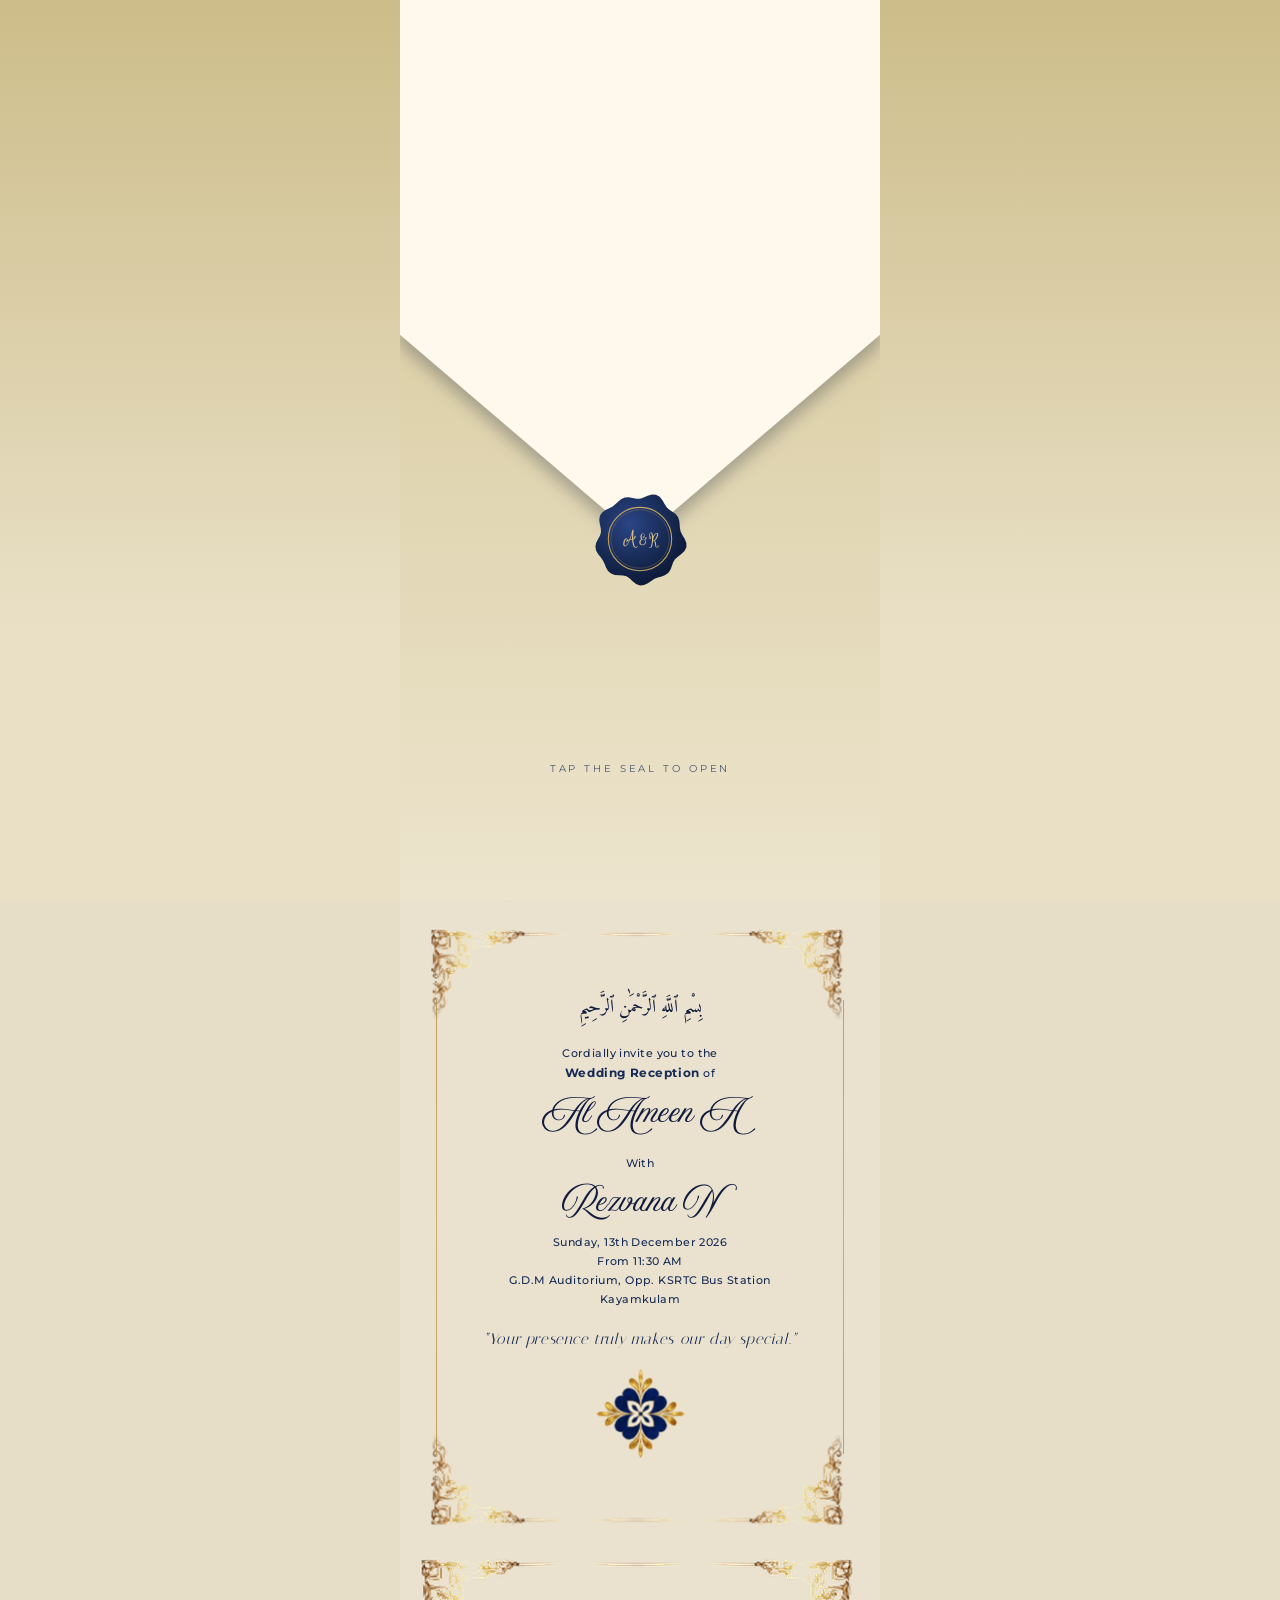
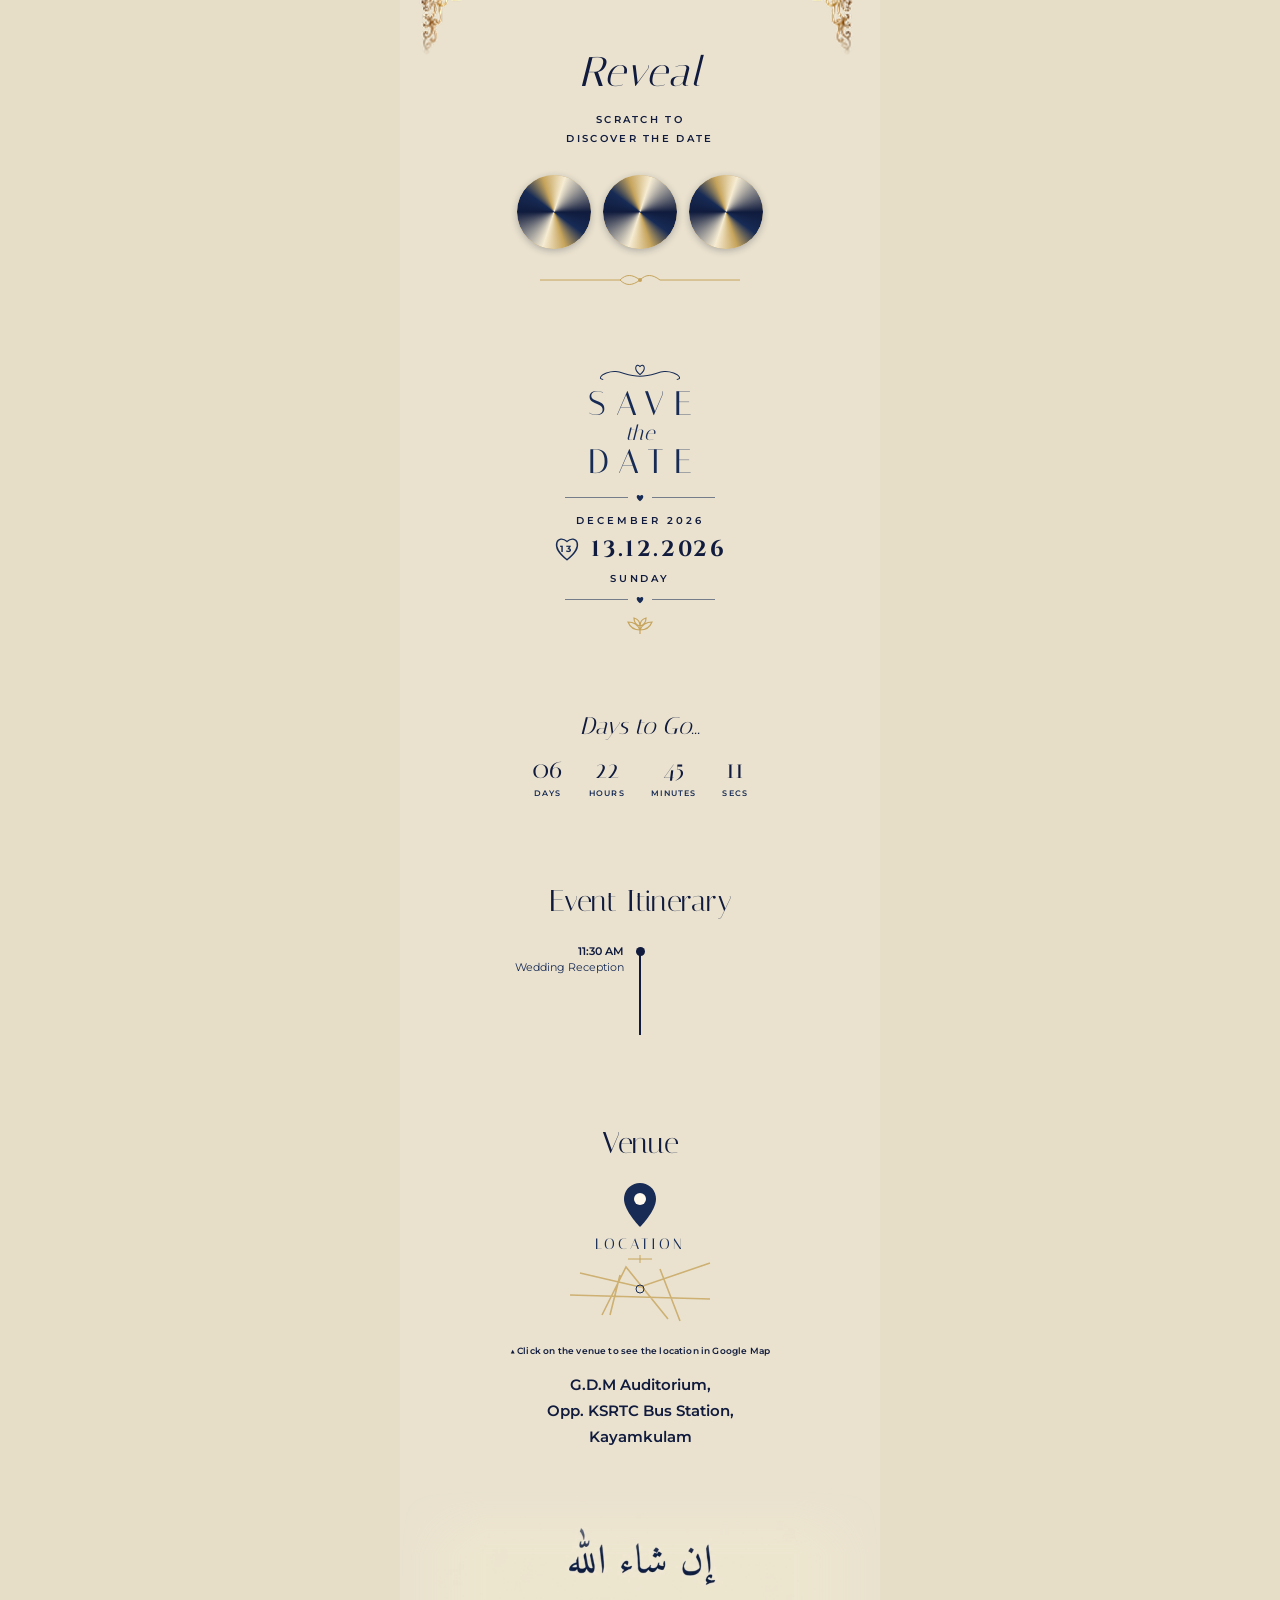
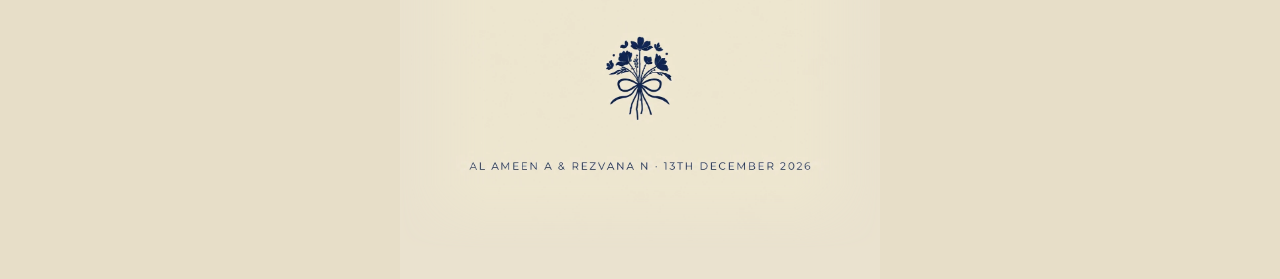
==== commit 9d6d2535: "uyt" ====
--- a/index.html
+++ b/index.html
@@ -96,10 +96,10 @@
     </svg>
   </div>
   <div class="cover-event" style="top:58.5%">
-    <div class="ce-title">Wedding Reception</div>
-    <div class="ce-date">13 Dec '26</div>
+    <!-- <div class="ce-title">Wedding Reception</div> -->
+    <!-- <div class="ce-date">13 Dec '26</div> -->
   </div>
-  <div class="cover-venue" style="top:66.8%">G.D.M AUDITORIUM<br>KAYAMKULAM</div>
+  <!-- <div class="cover-venue" style="top:66.8%">G.D.M AUDITORIUM<br>KAYAMKULAM</div> -->
   <div class="scroll" style="top:77%"><div class="mouse"></div>SCROLL</div>
 </section>
 
@@ -116,6 +116,7 @@
   <div class="cap with">With</div>
   <span class="nm">Rezvana N</span>
   <div class="cap">Sunday, 13th December 2026<br>From 11:30 AM<br>G.D.M Auditorium, Opp. KSRTC Bus Station<br>Kayamkulam</div>
+  <div class="fam-quote">“Your presence truly makes our day special.”</div>
   <img class="med" src="assets/flower.png" alt="" aria-hidden="true">
 </div>
 </section>
--- a/style.css
+++ b/style.css
@@ -557,6 +557,17 @@
     margin: 14px auto 0
 }
 
+.fam-quote {
+    font-family: 'Italiana', serif;
+    font-style: italic;
+    font-size: 0.95rem;
+    line-height: 1.6;
+    letter-spacing: .04em;
+    color: var(--royal);
+    margin: 18px auto 4px;
+    max-width: 320px;
+}
+
 .reg {
     margin-top: 26px;
     text-align: center
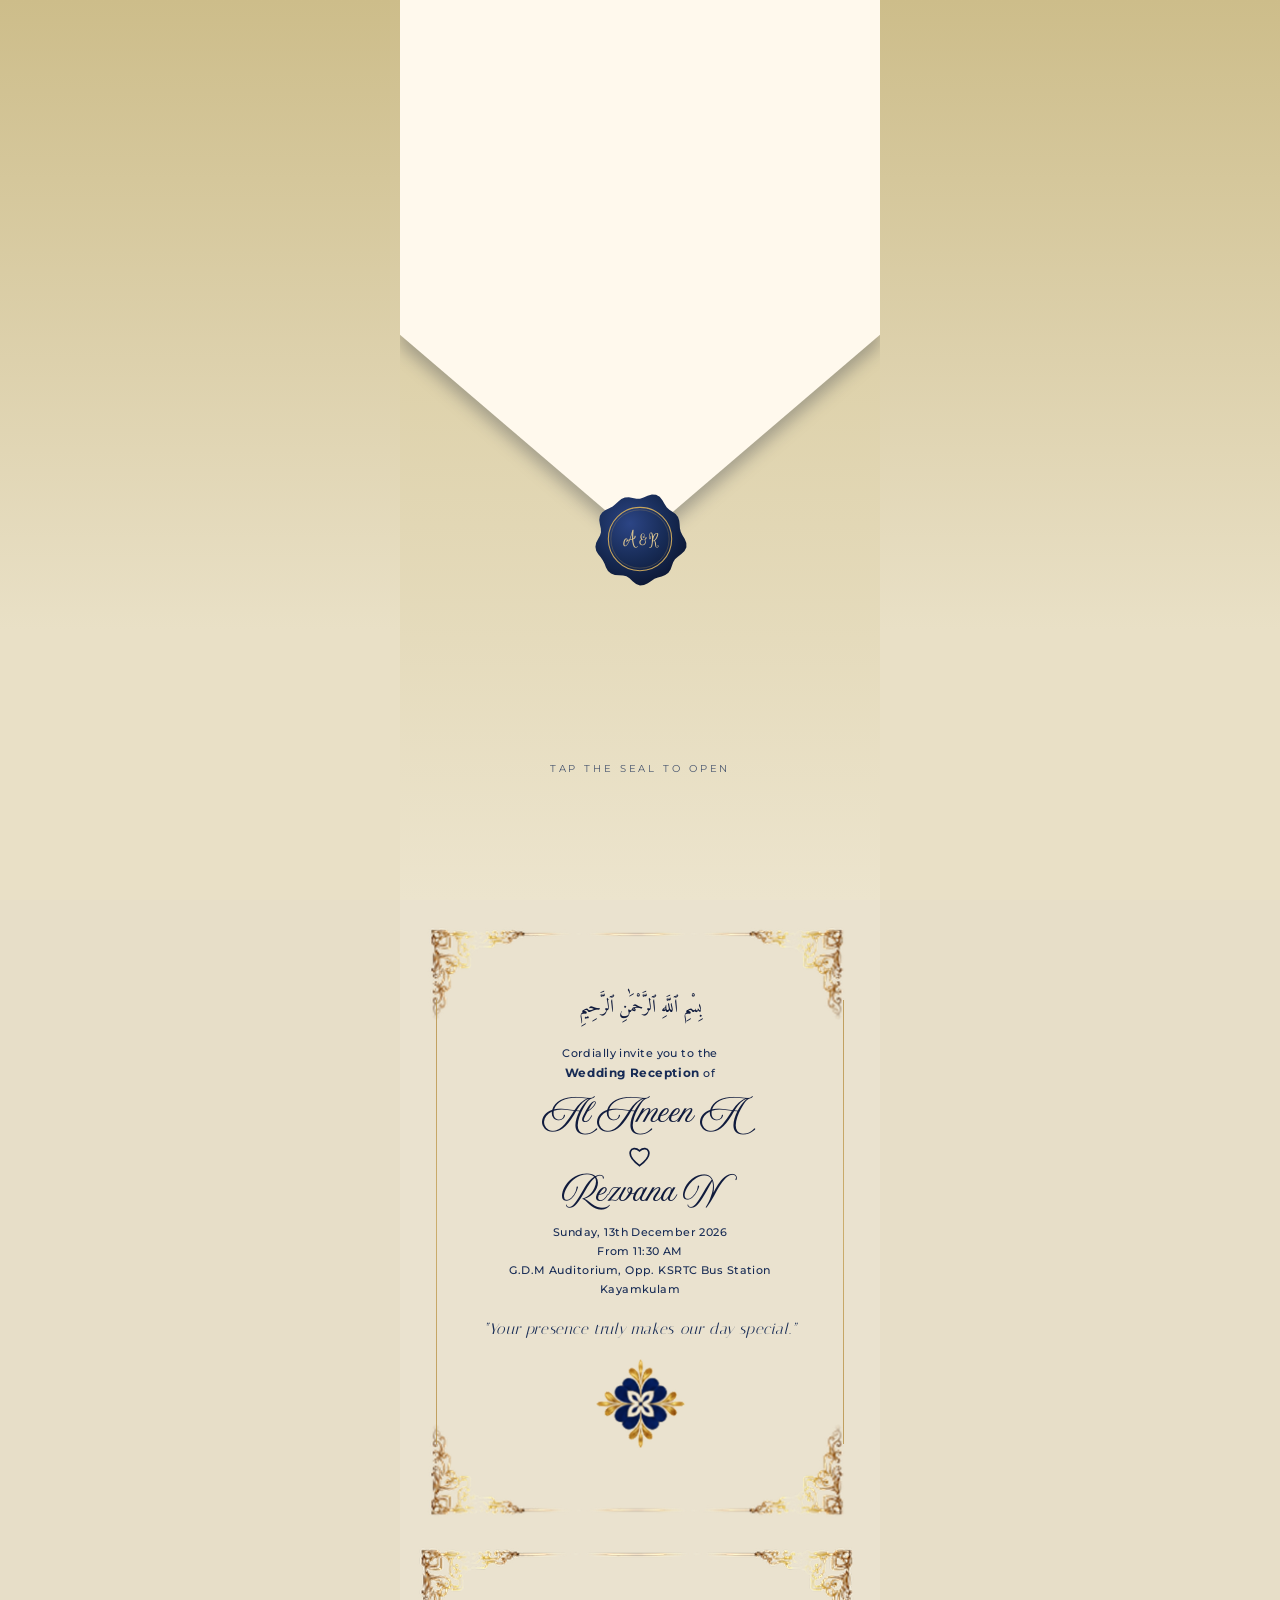
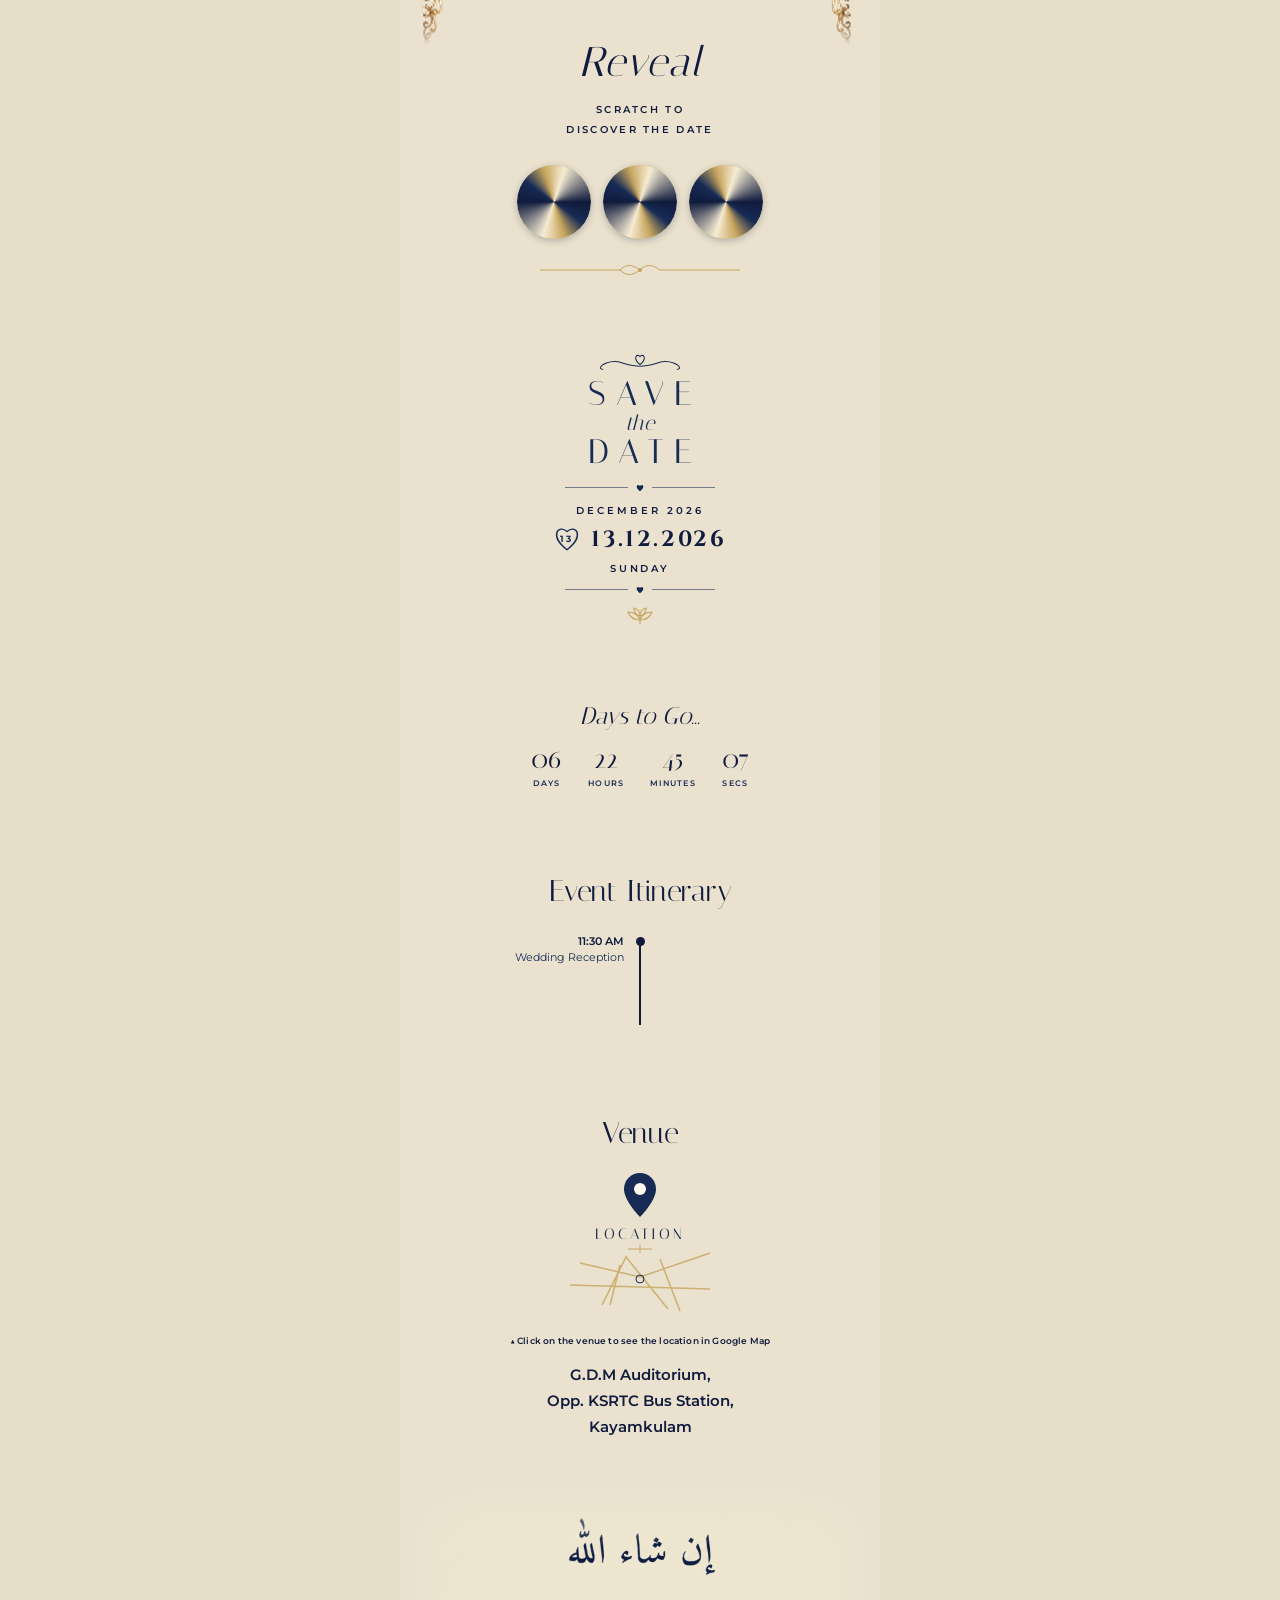
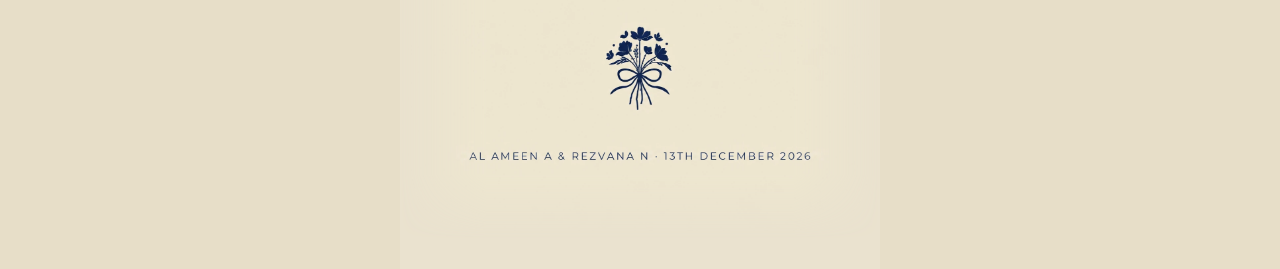
==== commit 3a934607: "hgf" ====
--- a/index.html
+++ b/index.html
@@ -59,7 +59,7 @@
   </div> -->
   <!-- <div class="cover-invite" style="top:25.5%">TOGETHER WITH THEIR FAMILIES</div> -->
   <div class="names" style="top:31.5%">Al Ameen A</div>
-  <div class="heart" style="top:36.5%"><i></i><svg viewBox="0 0 24 22"><path d="M12 20.5C-5 8 4-2 12 5c8-7 17 3 0 15.5z" fill="none" stroke="currentColor" stroke-width="1.8"/></svg><i></i></div>
+  <div class="heart" style="top:38%"><i></i><svg viewBox="0 0 24 22"><path d="M12 20.5C-5 8 4-2 12 5c8-7 17 3 0 15.5z" fill="none" stroke="currentColor" stroke-width="1.8"/></svg><i></i></div>
   <div class="names" style="top:44.5%">Rezvana N</div>
   <div class="cover-floral" style="top:51.5%">
     <svg viewBox="0 0 260 40" class="floral-svg" aria-hidden="true">
@@ -113,7 +113,7 @@
   <div class="sp"></div>
   <div class="cap">Cordially invite you to the<br><span class="hl">Wedding Reception</span> of</div>
   <span class="nm">Al Ameen A</span>
-  <div class="cap with">With</div>
+  <div class="heart"><svg viewBox="0 0 24 22"><path d="M12 20.5C-5 8 4-2 12 5c8-7 17 3 0 15.5z" fill="none" stroke="currentColor" stroke-width="1.8"/></svg></div>
   <span class="nm">Rezvana N</span>
   <div class="cap">Sunday, 13th December 2026<br>From 11:30 AM<br>G.D.M Auditorium, Opp. KSRTC Bus Station<br>Kayamkulam</div>
   <div class="fam-quote">“Your presence truly makes our day special.”</div>
--- a/style.css
+++ b/style.css
@@ -503,8 +503,12 @@
     text-transform: none;
 }
 
-.fam .cap.with {
-    margin: 22px 0 4px;
+.fam .heart {
+    margin: 14px auto;
+}
+
+.fam .heart + .nm {
+    margin-top: 14px;
 }
 
 .fam .hl {
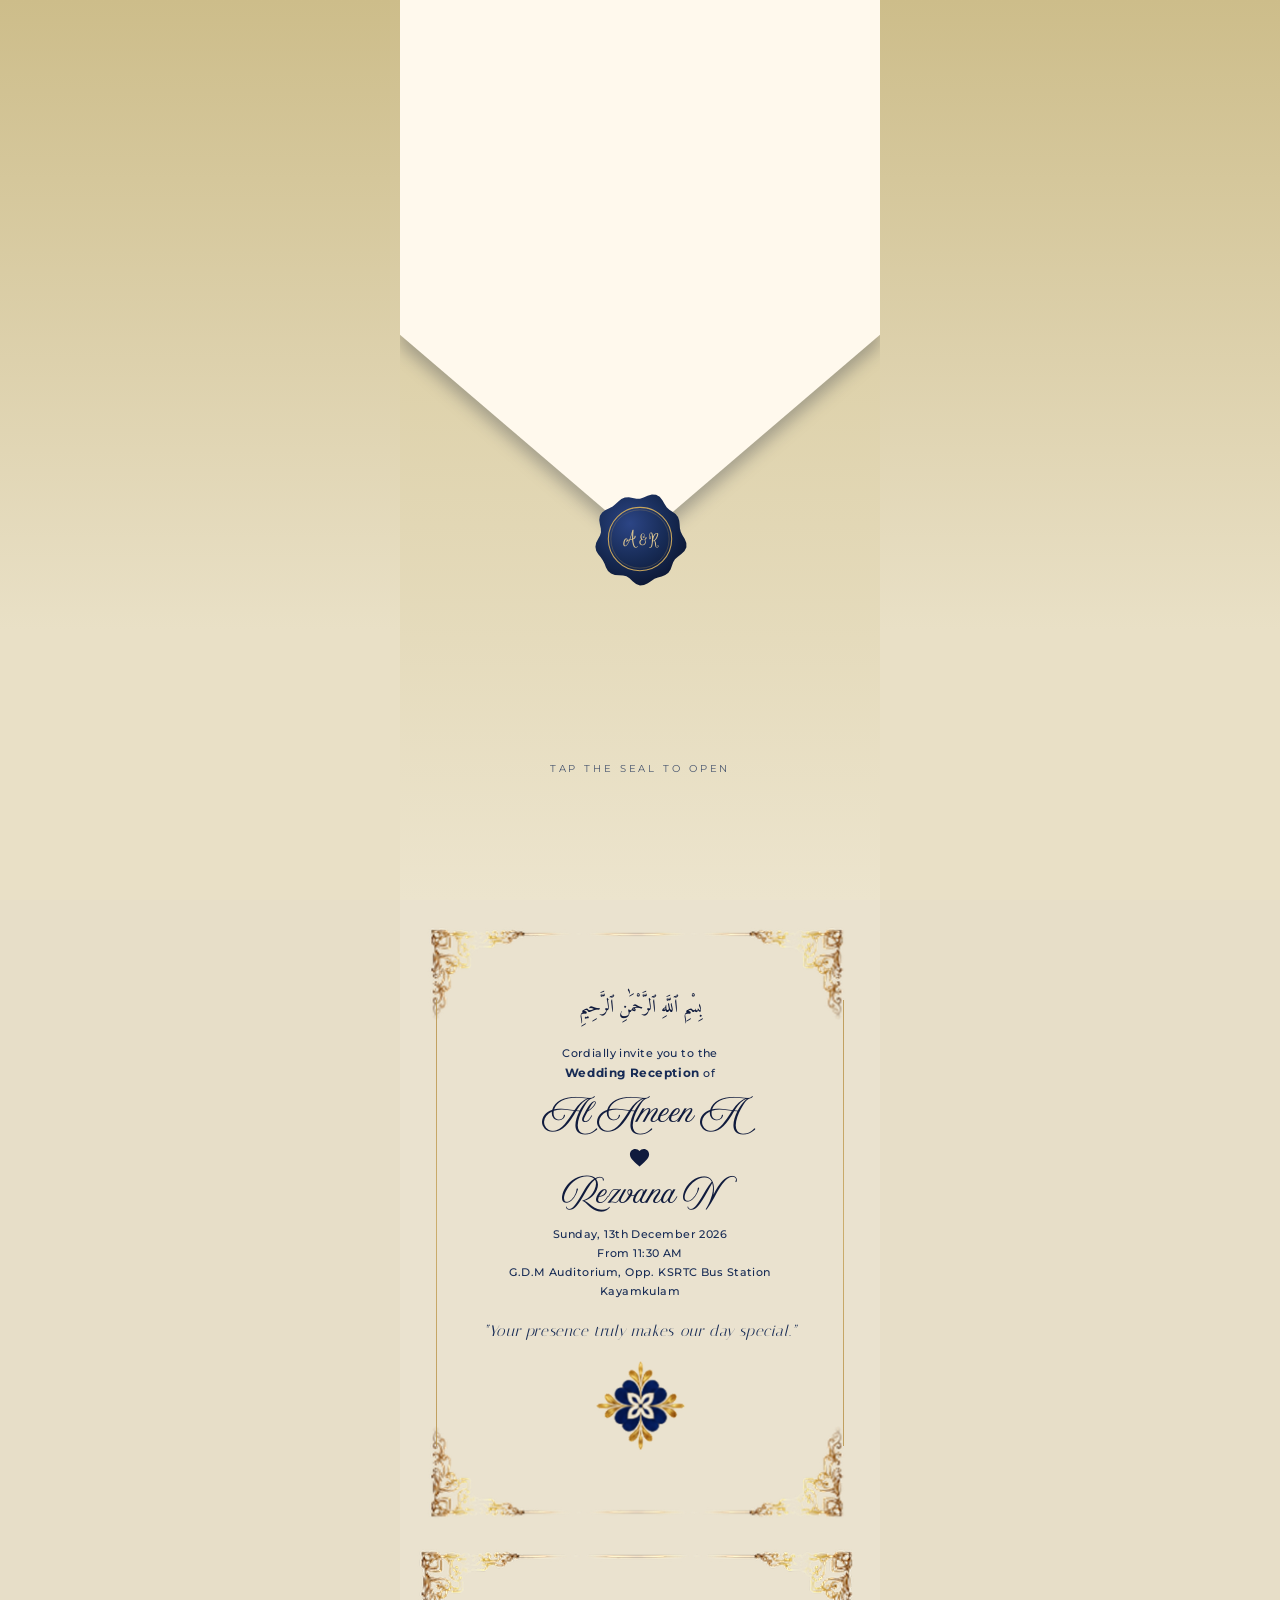
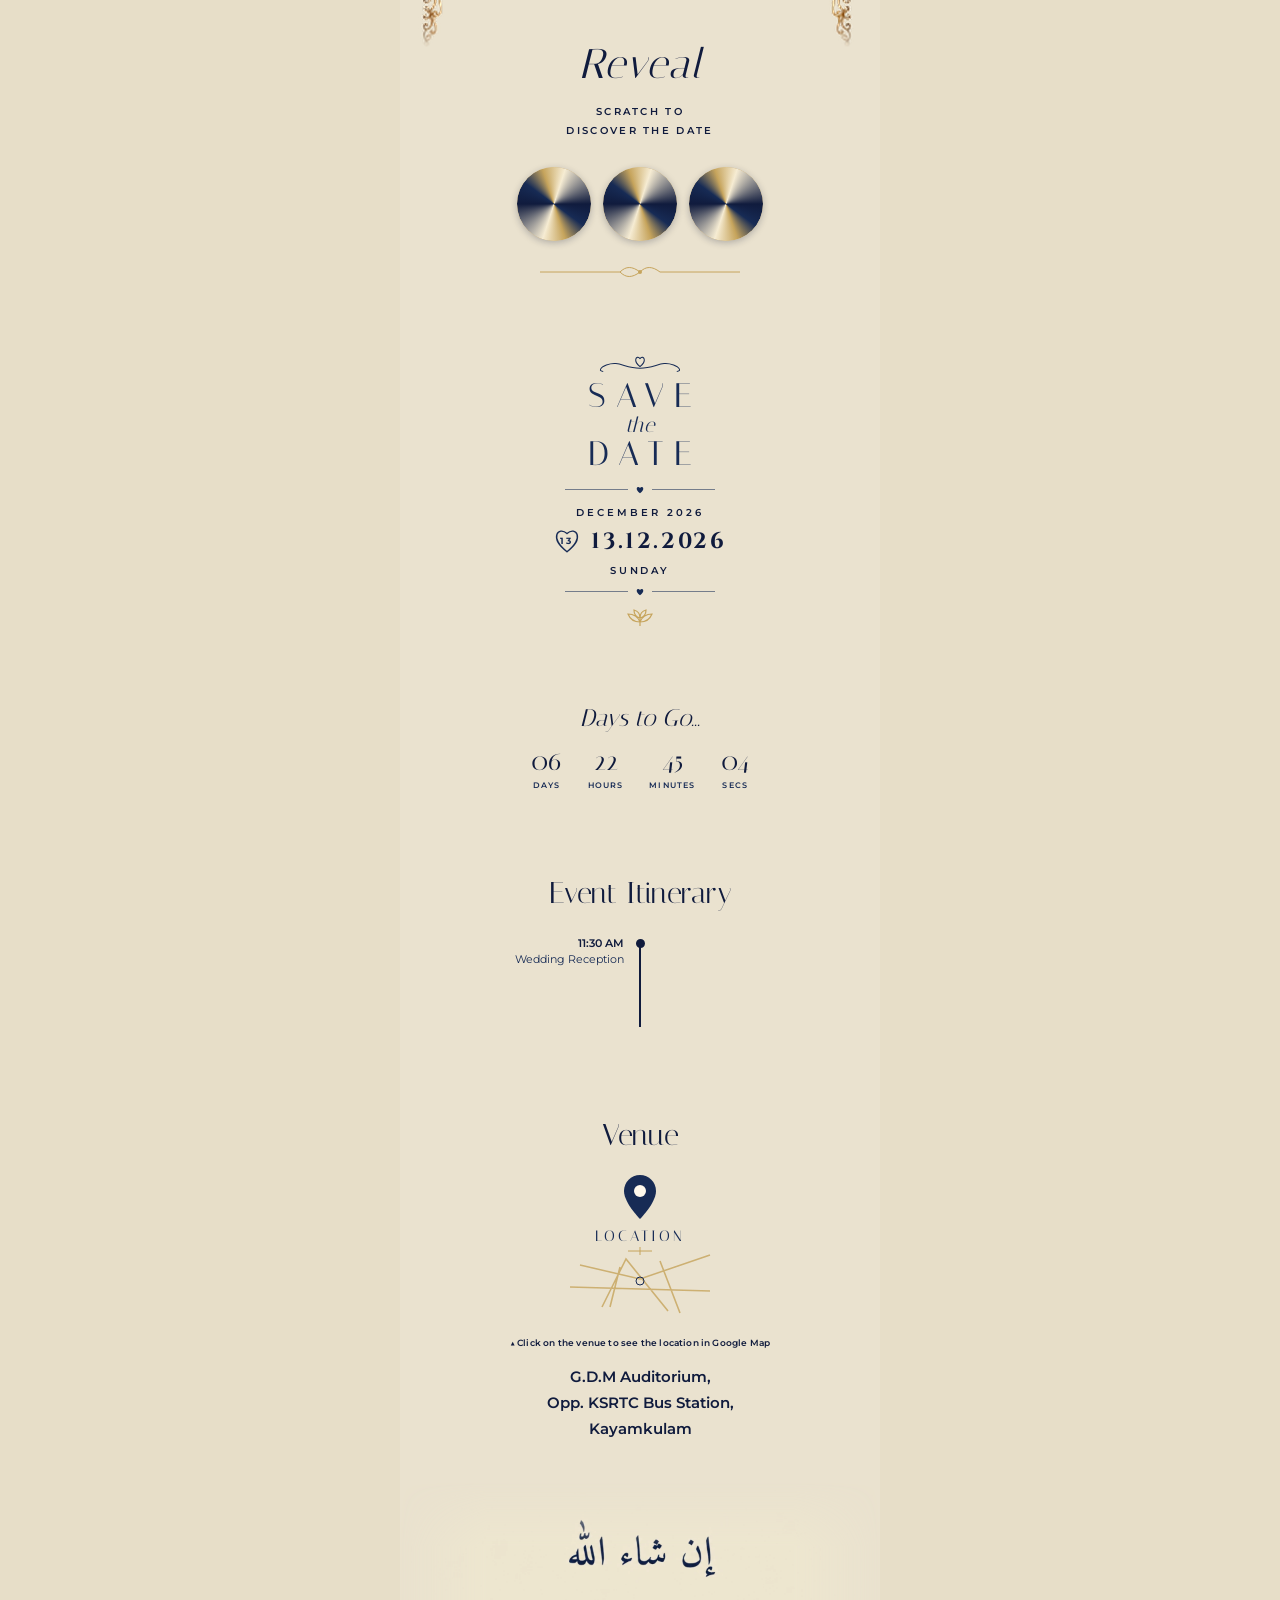
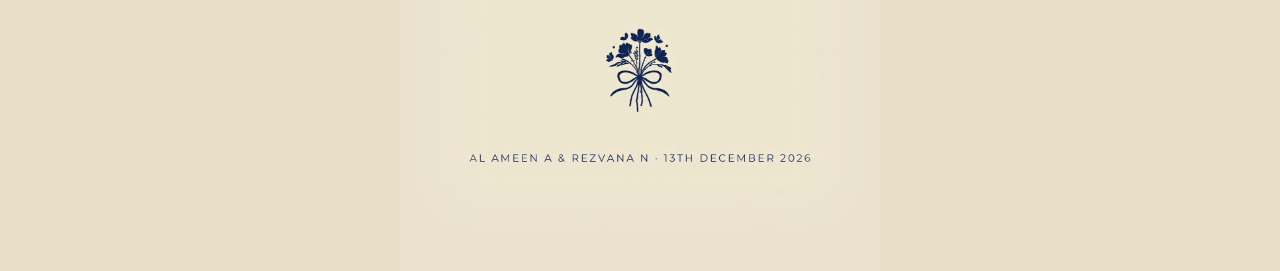
==== commit 4eb97b9c: "kjhg" ====
--- a/index.html
+++ b/index.html
@@ -113,7 +113,7 @@
   <div class="sp"></div>
   <div class="cap">Cordially invite you to the<br><span class="hl">Wedding Reception</span> of</div>
   <span class="nm">Al Ameen A</span>
-  <div class="heart"><svg viewBox="0 0 24 22"><path d="M12 20.5C-5 8 4-2 12 5c8-7 17 3 0 15.5z" fill="none" stroke="currentColor" stroke-width="1.8"/></svg></div>
+  <div class="heart"><svg viewBox="0 0 24 24"><path d="M12 21.35l-1.45-1.32C5.4 15.36 2 12.28 2 8.5 2 5.42 4.42 3 7.5 3c1.74 0 3.41.81 4.5 2.09C13.09 3.81 14.76 3 16.5 3 19.58 3 22 5.42 22 8.5c0 3.78-3.4 6.86-8.55 11.54z" fill="var(--navy)"/></svg></div>
   <span class="nm">Rezvana N</span>
   <div class="cap">Sunday, 13th December 2026<br>From 11:30 AM<br>G.D.M Auditorium, Opp. KSRTC Bus Station<br>Kayamkulam</div>
   <div class="fam-quote">“Your presence truly makes our day special.”</div>
